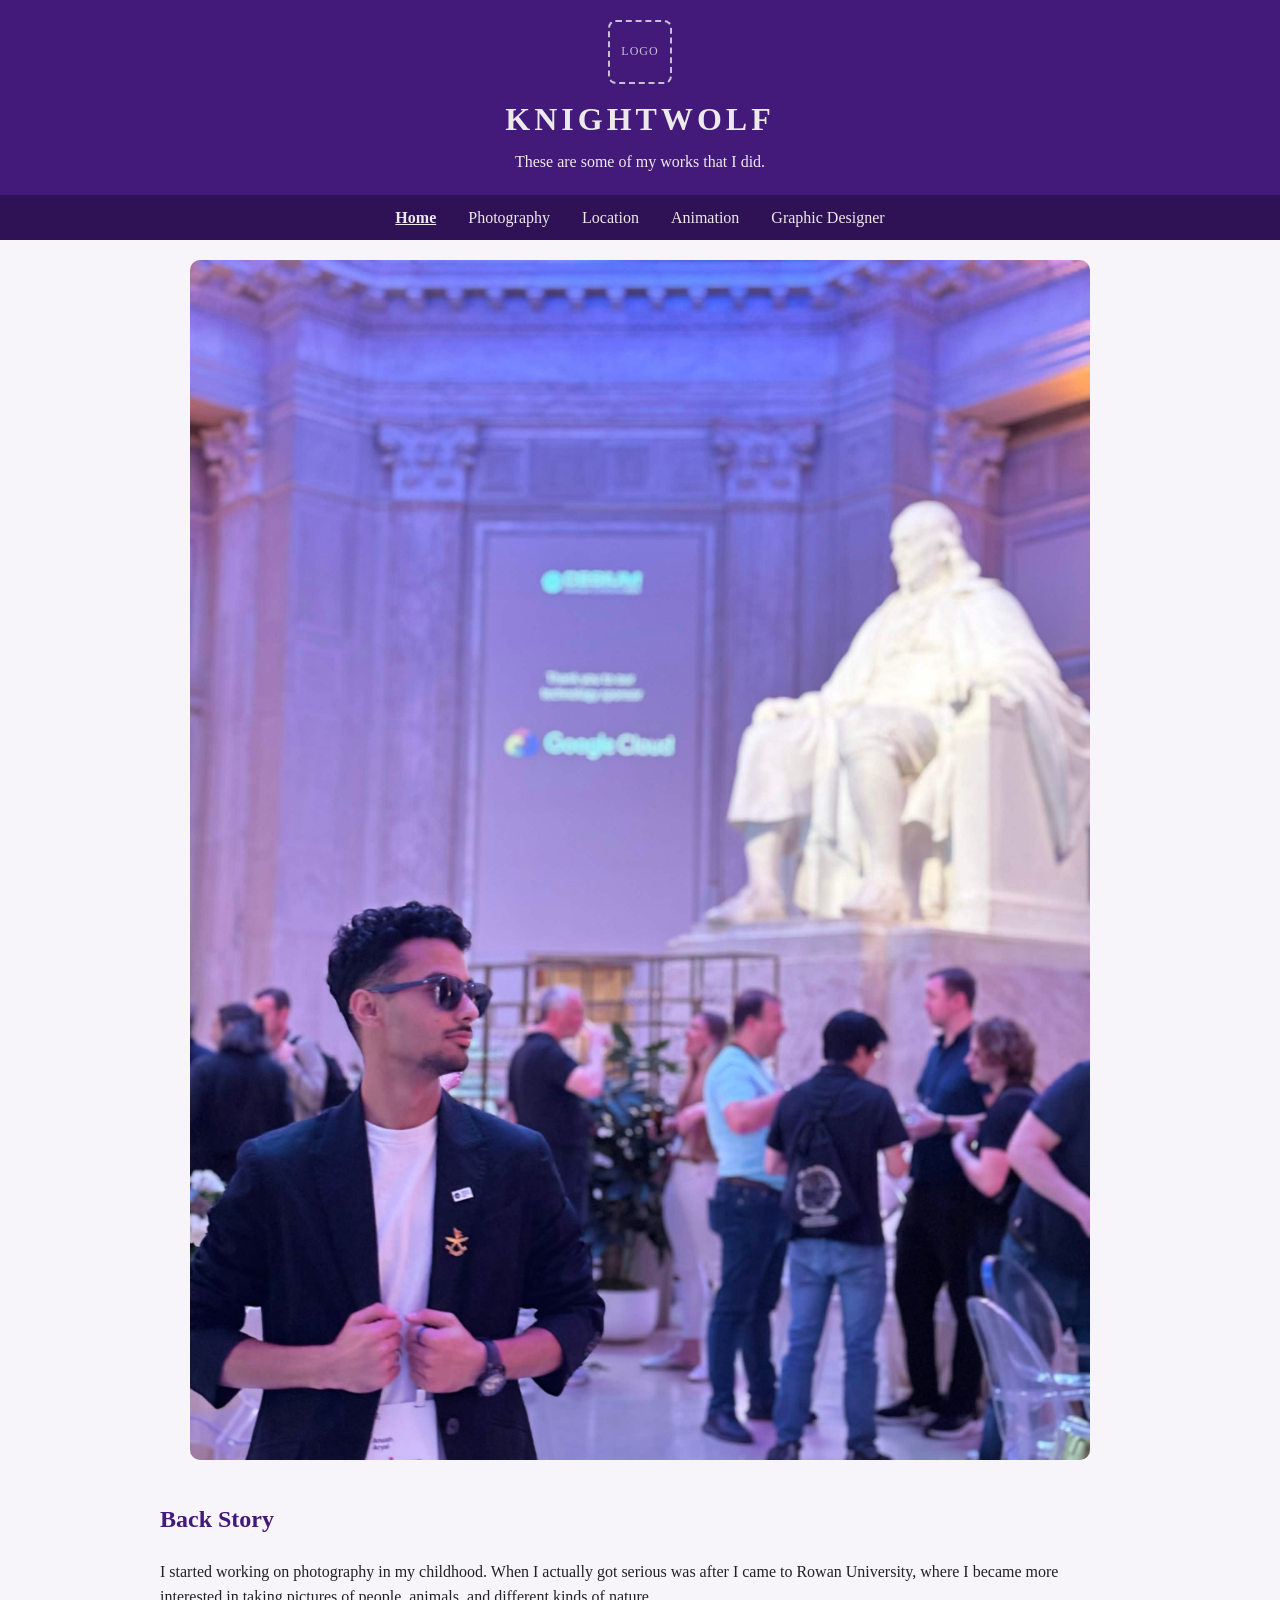
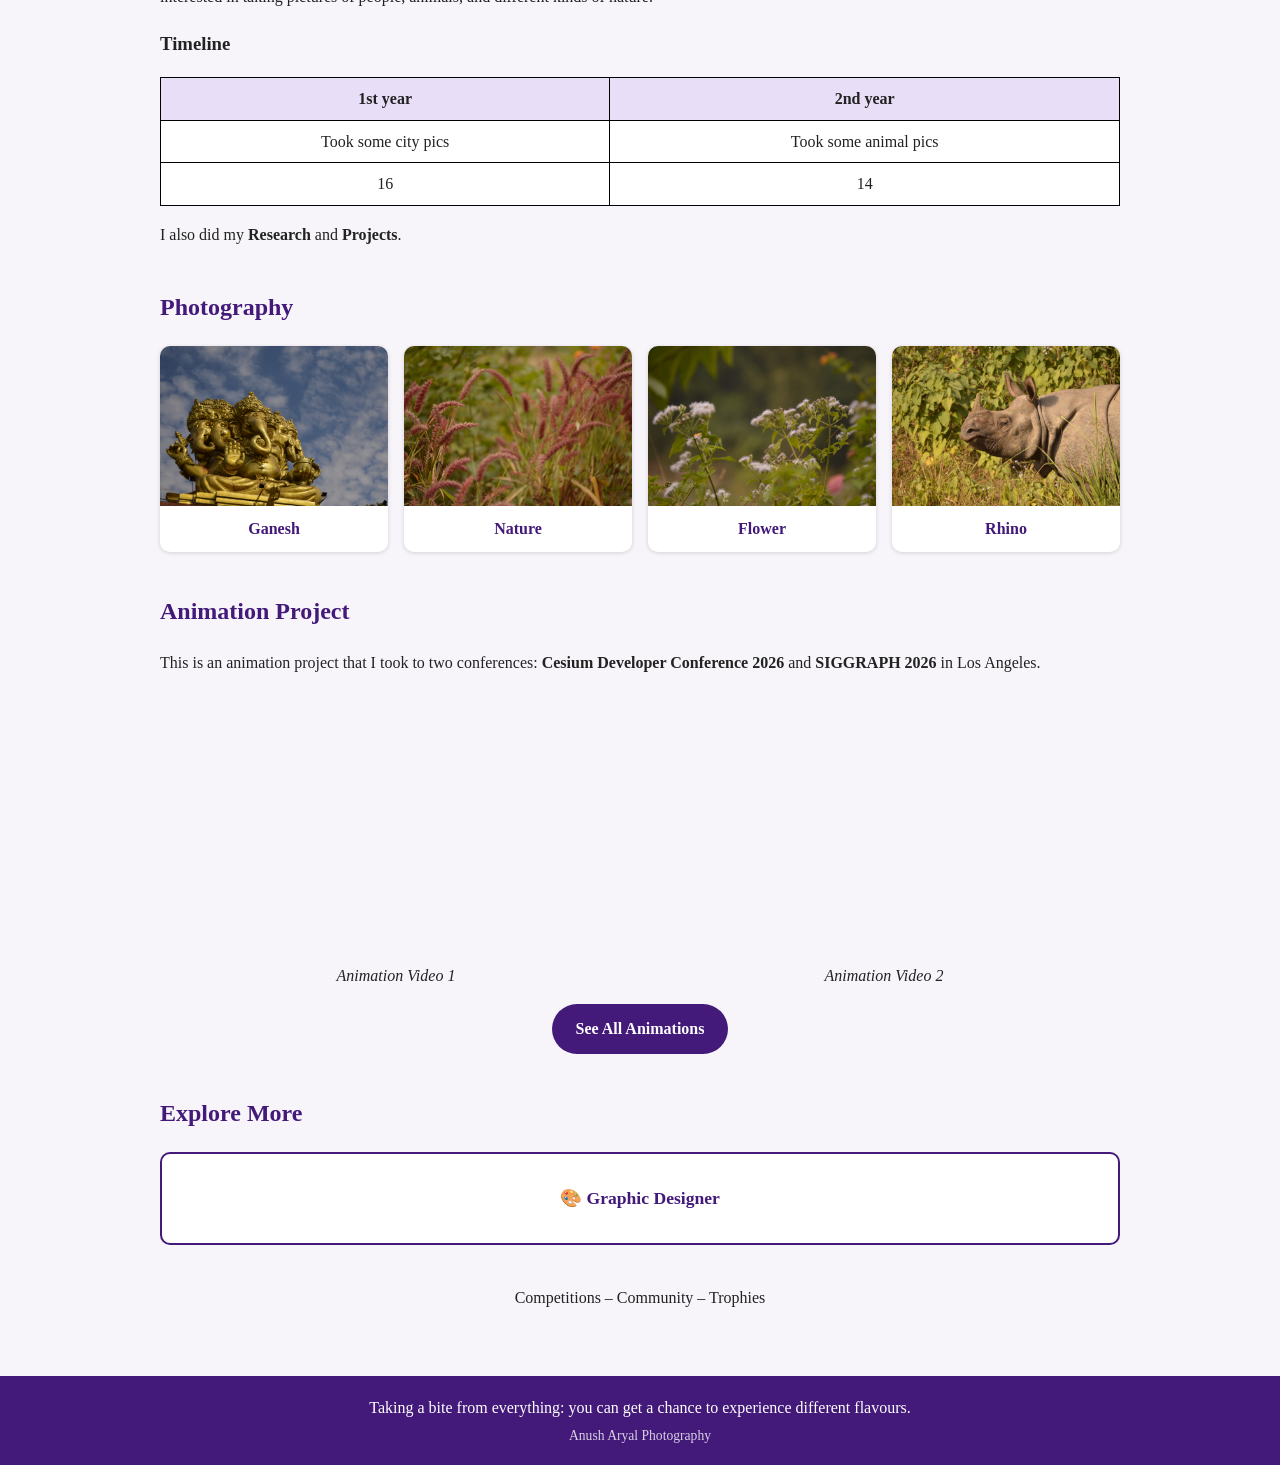
==== index.html @ f1b89c94 "index.html" ====
<!DOCTYPE html>
<html lang="en">
<head>
  <meta charset="UTF-8">
  <meta name="viewport" content="width=device-width, initial-scale=1">
  <title>Home | Knightwolf</title>
  <link rel="stylesheet" href="Gaming.css">
</head>
<body>

  <header>
    <div class="logo-box" aria-label="Logo placeholder">LOGO</div>
    <h1>KNIGHTWOLF</h1>
    <p>These are some of my works that I did.</p>
  </header>

  <nav>
    <a href="index.html" class="active">Home</a>
    <a href="photography.html">Photography</a>
    <a href="location.html">Location</a>
    <a href="animation.html">Animation</a>
    <a href="graphic-designer.html">Graphic Designer</a>
  </nav>

  <main>
    <section class="java">
      <img src="Me.jpg" alt="Me">
    </section>

    <section class="story">
      <h2>Back Story</h2>
      <p>
        I started working on photography in my childhood. When I actually got serious
        was after I came to Rowan University, where I became more interested in taking
        pictures of people, animals, and different kinds of nature.
      </p>

      <h3>Timeline</h3>
      <table>
        <tr><th>1st year</th><th>2nd year</th></tr>
        <tr><td>Took some city pics</td><td>Took some animal pics</td></tr>
        <tr><td>16</td><td>14</td></tr>
      </table>

      <p>I also did my <b>Research</b> and <b>Projects</b>.</p>
    </section>

    <!-- Photography: each picture is its own button, all leading to the Photography page -->
    <section id="photography">
      <h2>Photography</h2>
      <div class="button-grid">
        <a class="picture-button" href="photography.html">
          <img src="Ganesh.JPG" alt="Golden Ganesh statue against a blue sky">
          <span>Ganesh</span>
        </a>
        <a class="picture-button" href="photography.html">
          <img src="nature.JPG" alt="Red grass plumes in a green field">
          <span>Nature</span>
        </a>
        <a class="picture-button" href="photography.html">
          <img src="Flower.JPG" alt="White wildflowers with a blurred green background">
          <span>Flower</span>
        </a>
        <a class="picture-button" href="photography.html">
          <img src="Rhino.JPG" alt="One-horned rhino in tall grass">
          <span>Rhino</span>
        </a>
      </div>
    </section>

    <!-- Animation preview: two videos, with a button through to the full Animation page -->
    <section id="animation">
      <h2>Animation Project</h2>
      <p>
        This is an animation project that I took to two conferences:
        <b>Cesium Developer Conference 2026</b> and <b>SIGGRAPH 2026</b> in Los Angeles.
      </p>
      <div class="videos">
        <figure>
          <div class="video-wrap">
            <iframe
              src="https://www.youtube.com/embed/67TB1WocjVw"
              title="Animation project video 1"
              allow="accelerometer; autoplay; clipboard-write; encrypted-media; gyroscope; picture-in-picture"
              allowfullscreen>
            </iframe>
          </div>
          <figcaption>Animation Video 1</figcaption>
        </figure>
        <figure>
          <div class="video-wrap">
            <iframe
              src="https://www.youtube.com/embed/-yKDWvt7wQc"
              title="Animation project video 2"
              allow="accelerometer; autoplay; clipboard-write; encrypted-media; gyroscope; picture-in-picture"
              allowfullscreen>
            </iframe>
          </div>
          <figcaption>Animation Video 2</figcaption>
        </figure>
      </div>
      <div class="cta-wrap">
        <a class="cta-button" href="animation.html">See All Animations</a>
      </div>
    </section>

    <!-- Explore: Location and Graphic Designer -->
    <section id="explore">
      <h2>Explore More</h2>
      <div class="button-grid">
        <a class="text-button" href="graphic-designer.html">🎨 Graphic Designer</a>
      </div>
    </section>

    <p class="extras">Competitions &ndash; Community &ndash; Trophies</p>
  </main>

  <footer>
    <p>Taking a bite from everything: you can get a chance to experience different flavours.</p>
    <p class="credit">Anush Aryal Photography</p>
  </footer>

</body>
</html>
---- Gaming.css ----
/* ---------- Base ---------- */
* { box-sizing: border-box; }

body {
  margin: 0;
  font-family: Georgia, "Times New Roman", serif;
  line-height: 1.6;
  color: #222;
  background: #f7f5fa;
}

h2 { color: #43197a; margin-top: 0; }
h3.section-sub { color: #43197a; margin-top: 30px; }

/* ---------- Header (centered) ---------- */
header {
  background-color: #43197a;
  color: #eceaea;
  text-align: center;
  padding: 20px;
}

header h1 {
  margin: 10px 0 4px;
  letter-spacing: 4px;
}

header p { margin: 0; }

.logo-box {
  width: 64px;
  height: 64px;
  margin: 0 auto;
  border: 2px dashed #eceaea;
  border-radius: 8px;
  display: flex;
  align-items: center;
  justify-content: center;
  font-size: 12px;
  letter-spacing: 1px;
  opacity: 0.8;
}

/* ---------- Navigation ---------- */
nav {
  background: #2f1156;
  text-align: center;
  padding: 10px;
}

nav a {
  color: #eceaea;
  text-decoration: none;
  margin: 0 14px;
}

nav a.active { font-weight: bold; text-decoration: underline; }

nav a:hover,
nav a:focus { text-decoration: underline; }

/* ---------- Layout ---------- */
main {
  max-width: 1000px;
  margin: 0 auto;
  padding: 20px;
}

main section { margin-bottom: 40px; }

html { scroll-behavior: smooth; }
section[id] { scroll-margin-top: 20px; }

/* ---------- Hero image ---------- */
.java img {
  width: 100%;
  max-width: 900px;
  display: block;
  margin: auto;
  border-radius: 10px;
}

/* ---------- Timeline table ---------- */
table {
  width: 100%;
  border-collapse: collapse;
  background: #fff;
}

th, td {
  border: 1px solid #000;
  padding: 8px;
  text-align: center;
}

th { background: #e9def7; }

/* ---------- Photo gallery ---------- */
.gallery {
  display: grid;
  grid-template-columns: repeat(2, 1fr);
  gap: 16px;
}

.gallery figure { margin: 0; }

.gallery img {
  width: 100%;
  height: 340px;
  object-fit: cover;
  display: block;
  border-radius: 10px;
}

.gallery figcaption {
  text-align: center;
  padding-top: 6px;
  font-style: italic;
}

/* Bigger gallery page: 3 columns on wide screens */
.gallery.gallery-wide {
  grid-template-columns: repeat(3, 1fr);
}

/* ---------- Video and map (responsive) ---------- */
.video-wrap,
.map-wrap {
  position: relative;
  width: 100%;
  border-radius: 10px;
  overflow: hidden;
}

.video-wrap { aspect-ratio: 16 / 9; }
.map-wrap   { aspect-ratio: 4 / 3; }

.video-wrap iframe,
.map-wrap iframe {
  position: absolute;
  inset: 0;
  width: 100%;
  height: 100%;
  border: 0;
}

.videos {
  display: grid;
  grid-template-columns: repeat(2, 1fr);
  gap: 16px;
}
.videos figure { margin: 0; }
.videos figcaption {
  text-align: center;
  padding-top: 6px;
  font-style: italic;
}

.extras { text-align: center; }

/* ---------- Buttons: link to other pages ---------- */
.button-grid {
  display: grid;
  grid-template-columns: repeat(auto-fit, minmax(160px, 1fr));
  gap: 16px;
  margin-top: 16px;
}

.picture-button {
  display: block;
  text-decoration: none;
  color: inherit;
  background: #fff;
  border-radius: 10px;
  overflow: hidden;
  box-shadow: 0 1px 4px rgba(0,0,0,0.15);
  transition: transform 0.15s ease, box-shadow 0.15s ease;
}

.picture-button:hover,
.picture-button:focus {
  transform: translateY(-3px);
  box-shadow: 0 4px 10px rgba(0,0,0,0.2);
}

.picture-button img {
  width: 100%;
  height: 160px;
  object-fit: cover;
  display: block;
}

.picture-button span {
  display: block;
  text-align: center;
  padding: 10px;
  font-weight: bold;
  color: #43197a;
}

.cta-button {
  display: inline-block;
  background: #43197a;
  color: #fff;
  text-decoration: none;
  padding: 12px 24px;
  border-radius: 999px;
  font-weight: bold;
  margin-top: 16px;
}

.cta-button:hover,
.cta-button:focus { background: #2f1156; }

.cta-wrap { text-align: center; }

/* Plain text/icon buttons used on the home page for Location / Graphic Designer */
.text-button {
  display: block;
  text-decoration: none;
  color: #43197a;
  background: #fff;
  border: 2px solid #43197a;
  border-radius: 10px;
  padding: 30px 10px;
  text-align: center;
  font-weight: bold;
  font-size: 1.1rem;
  transition: background 0.15s ease, color 0.15s ease;
}

.text-button:hover,
.text-button:focus {
  background: #43197a;
  color: #fff;
}

/* ---------- Placeholder boxes (for content not uploaded yet) ---------- */
.placeholder-box {
  border: 2px dashed #a58bcf;
  border-radius: 10px;
  padding: 40px 20px;
  text-align: center;
  color: #6b4d9c;
  background: #efe7fa;
}

/* ---------- Footer ---------- */
footer {
  background-color: #43197a;
  color: white;
  text-align: center;
  padding: 15px;
  margin-top: 30px;
}

footer p { margin: 4px 0; }
.credit { font-size: 0.85rem; opacity: 0.8; }

/* ---------- Mobile: stack photos in one column ---------- */
@media (max-width: 600px) {
  .gallery,
  .gallery.gallery-wide,
  .videos { grid-template-columns: 1fr; }
  .gallery img { height: 260px; }
}
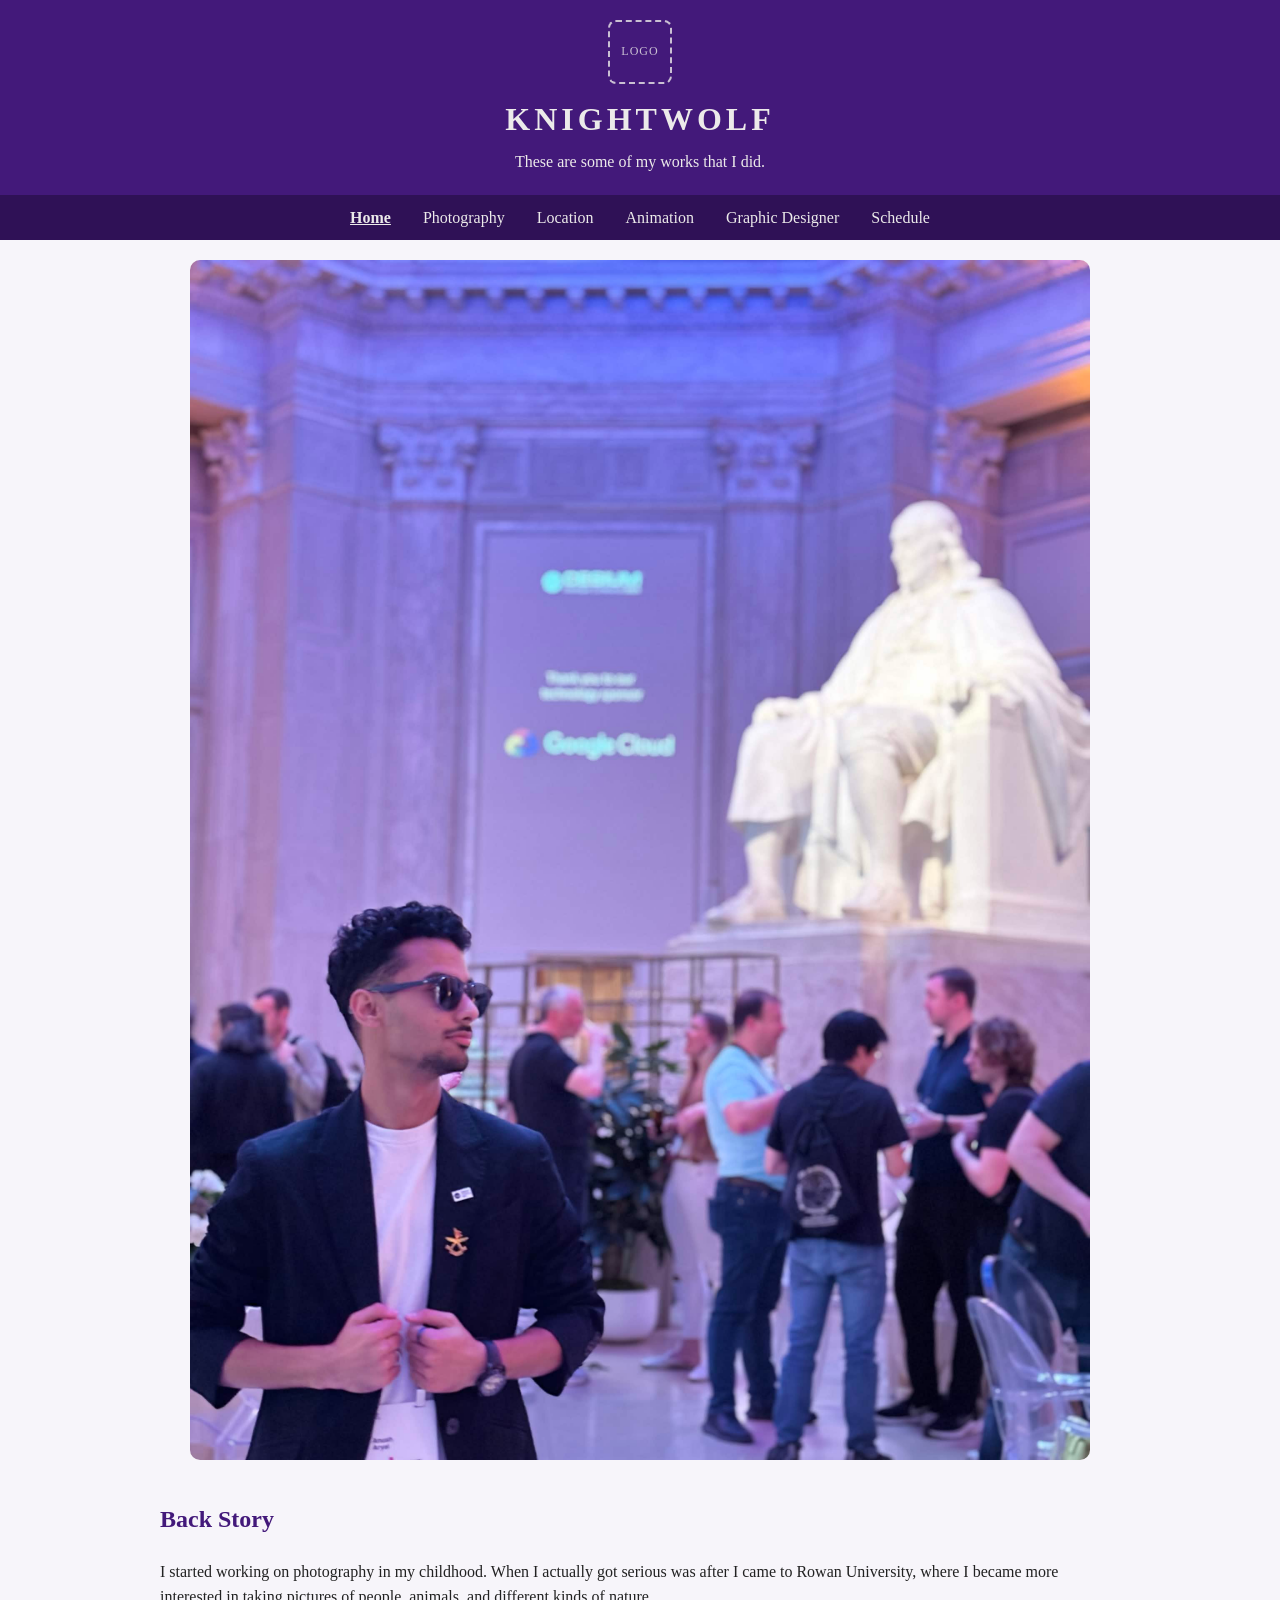
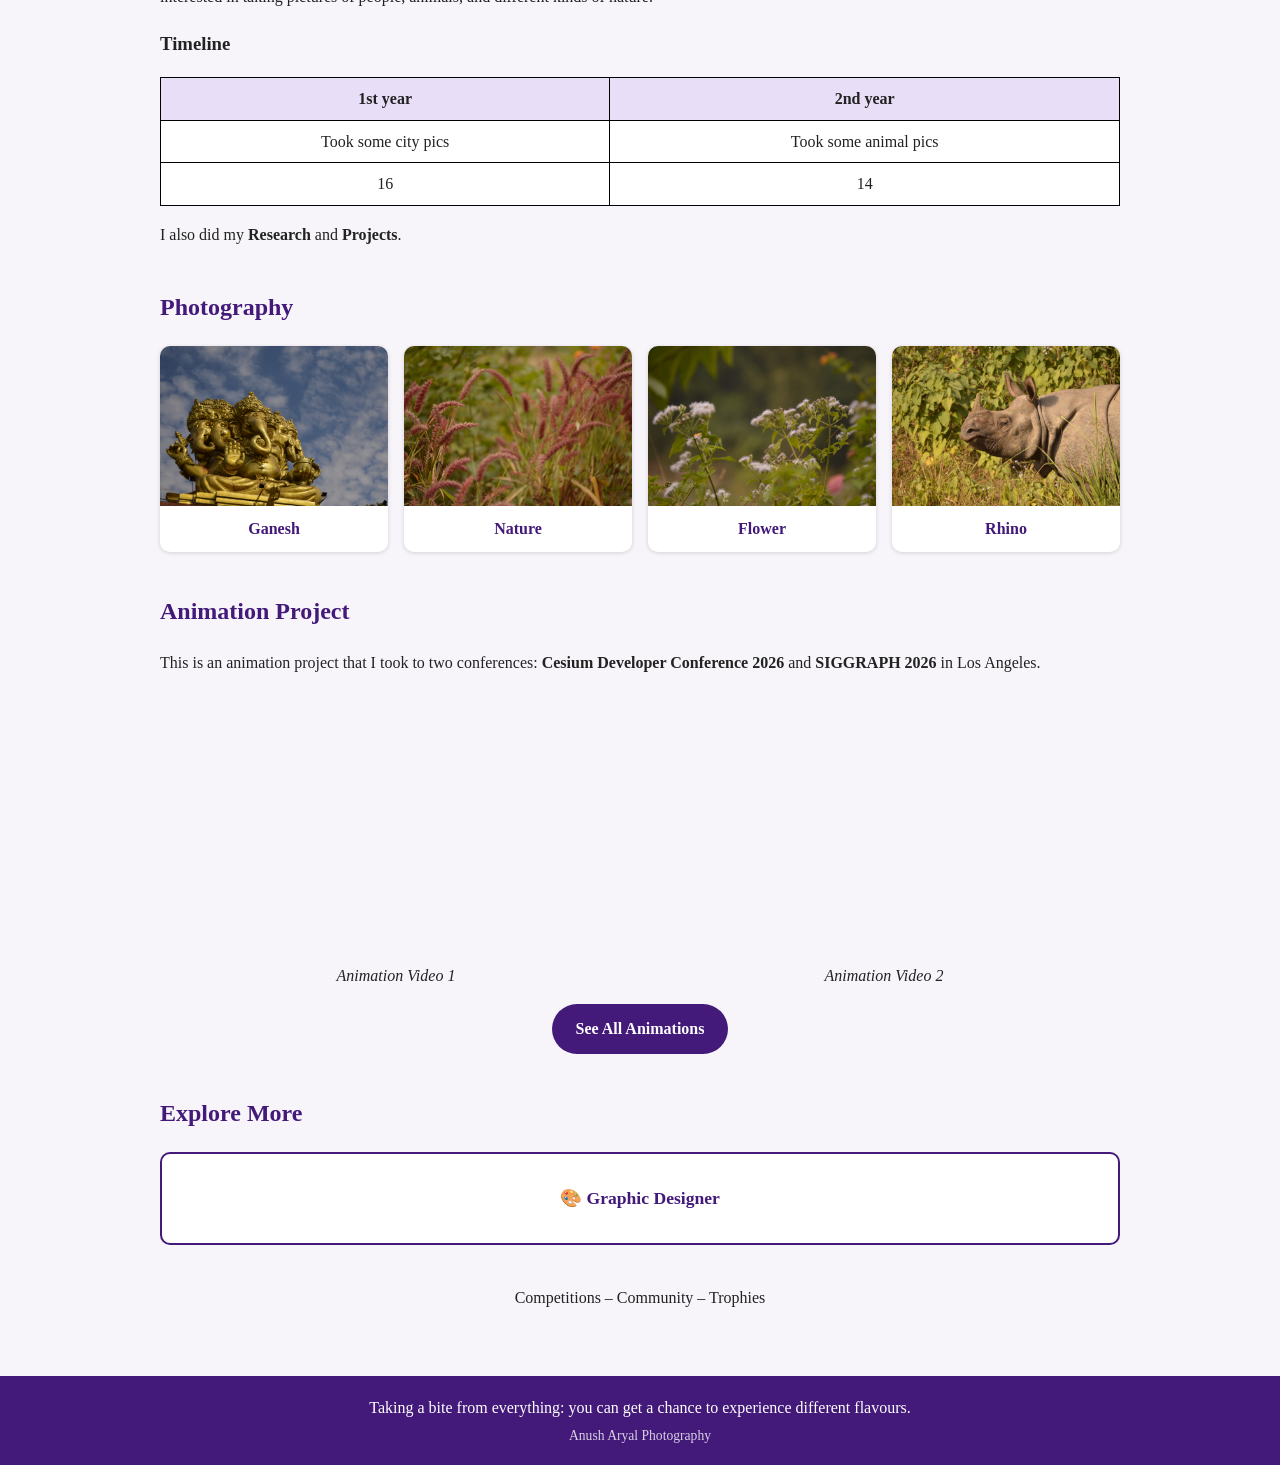
==== commit 157206ec: "index.html" ====
--- a/index.html
+++ b/index.html
@@ -20,6 +20,7 @@
     <a href="location.html">Location</a>
     <a href="animation.html">Animation</a>
     <a href="graphic-designer.html">Graphic Designer</a>
+    <a href="schedule.html">Schedule</a>
   </nav>
 
   <main>
--- a/Gaming.css
+++ b/Gaming.css
@@ -264,3 +264,78 @@
   .videos { grid-template-columns: 1fr; }
   .gallery img { height: 260px; }
 }
+
+/* ---------- Schedule appointment form ---------- */
+.appointment-form {
+  max-width: 560px;
+  margin: 0 auto;
+  background: #fff;
+  border: 1px solid #d9cbee;
+  border-radius: 10px;
+  padding: 24px;
+  box-shadow: 0 1px 4px rgba(0,0,0,0.15);
+}
+
+.form-intro { text-align: center; margin-bottom: 20px; }
+
+.form-field { margin-bottom: 18px; }
+
+.form-field label {
+  display: block;
+  font-weight: bold;
+  color: #43197a;
+  margin-bottom: 6px;
+}
+
+/* Everything the visitor types or picks shows in black */
+.form-field input,
+.form-field select {
+  width: 100%;
+  padding: 10px 12px;
+  font-family: inherit;
+  font-size: 1rem;
+  color: #000;
+  background: #fff;
+  border: 2px solid #a58bcf;
+  border-radius: 8px;
+}
+
+.form-field select option { color: #000; background: #fff; }
+
+.form-field input::placeholder { color: #6f6f6f; }
+
+.form-field input:focus,
+.form-field select:focus {
+  outline: 3px solid #e9def7;
+  border-color: #43197a;
+}
+
+.form-field select:disabled { background: #f0ecf6; cursor: not-allowed; }
+
+.submit-button {
+  width: 100%;
+  background: #43197a;
+  color: #fff;
+  border: 0;
+  border-radius: 999px;
+  padding: 12px 24px;
+  font-family: inherit;
+  font-size: 1rem;
+  font-weight: bold;
+  cursor: pointer;
+}
+
+.submit-button:hover,
+.submit-button:focus { background: #2f1156; }
+
+.form-message {
+  display: none;
+  margin-top: 16px;
+  padding: 12px;
+  border-radius: 8px;
+  background: #e9def7;
+  color: #2f1156;
+  text-align: center;
+}
+
+.form-message.show { display: block; }
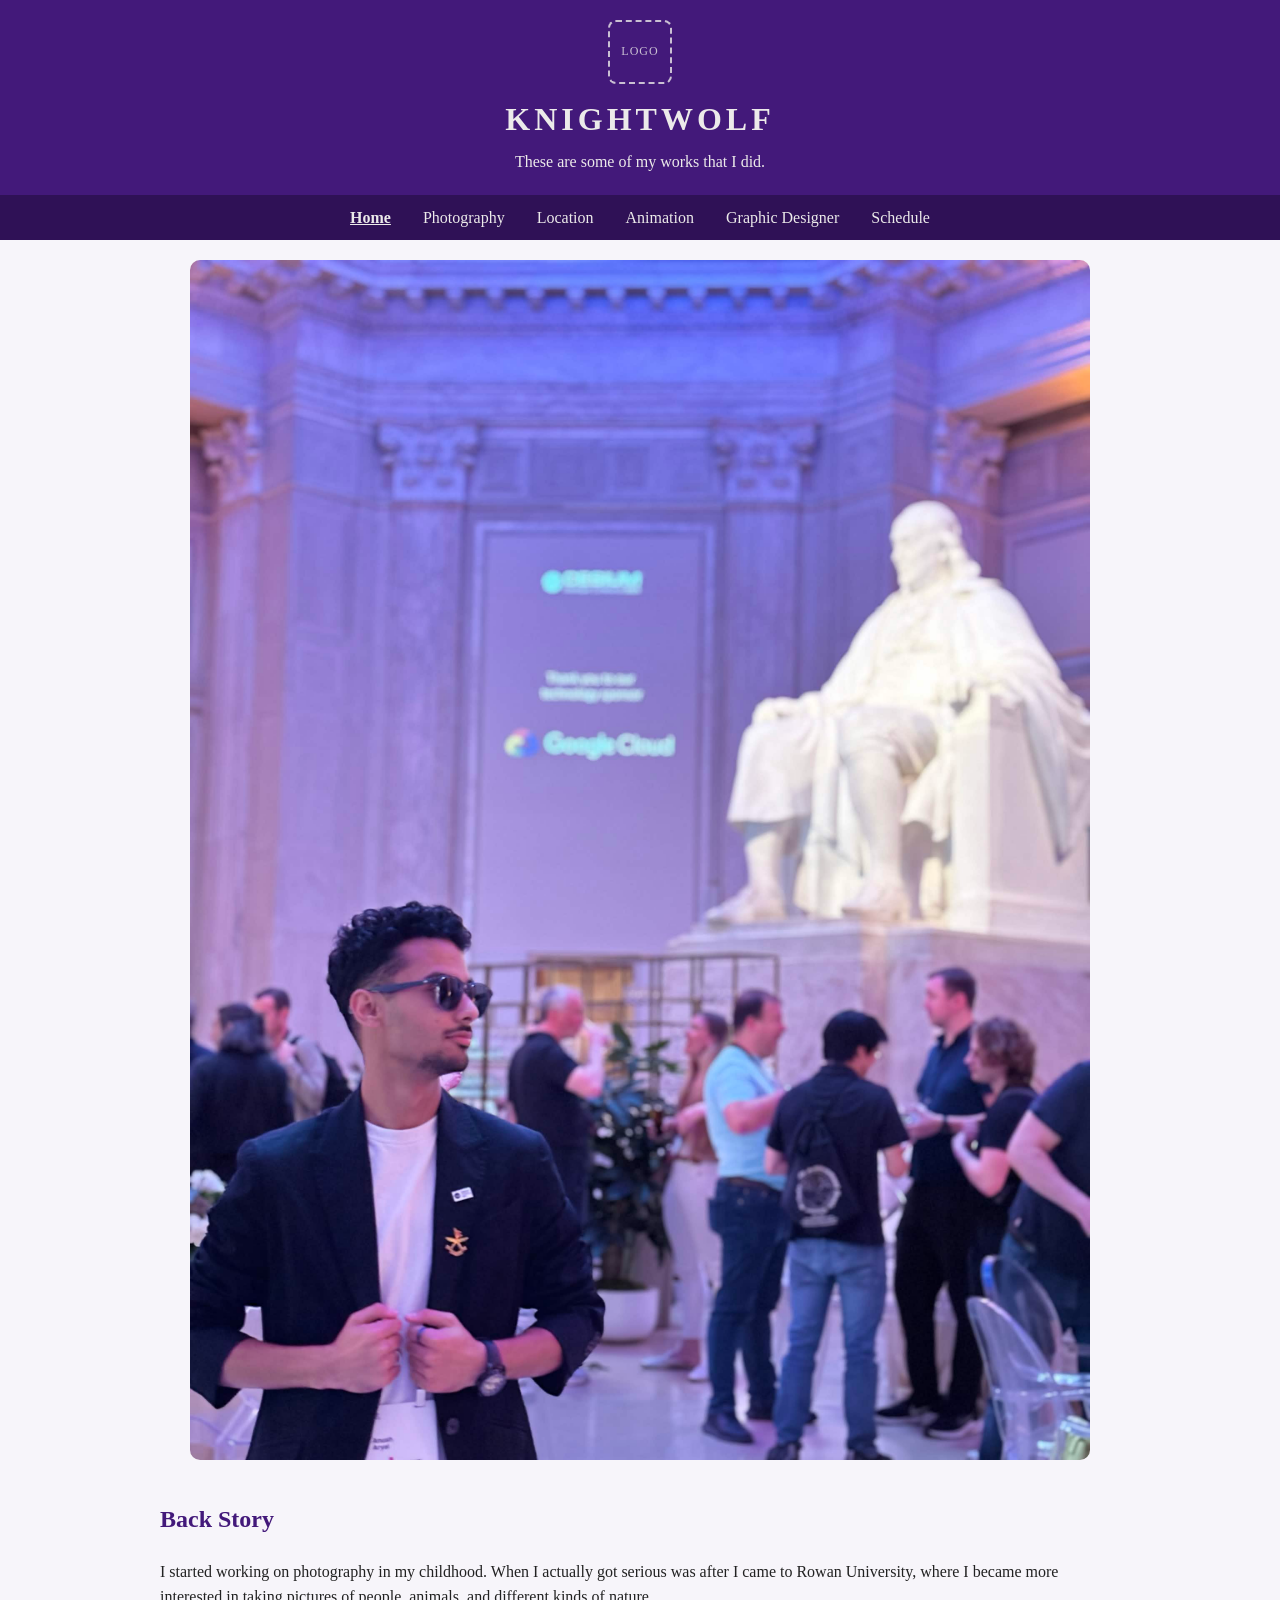
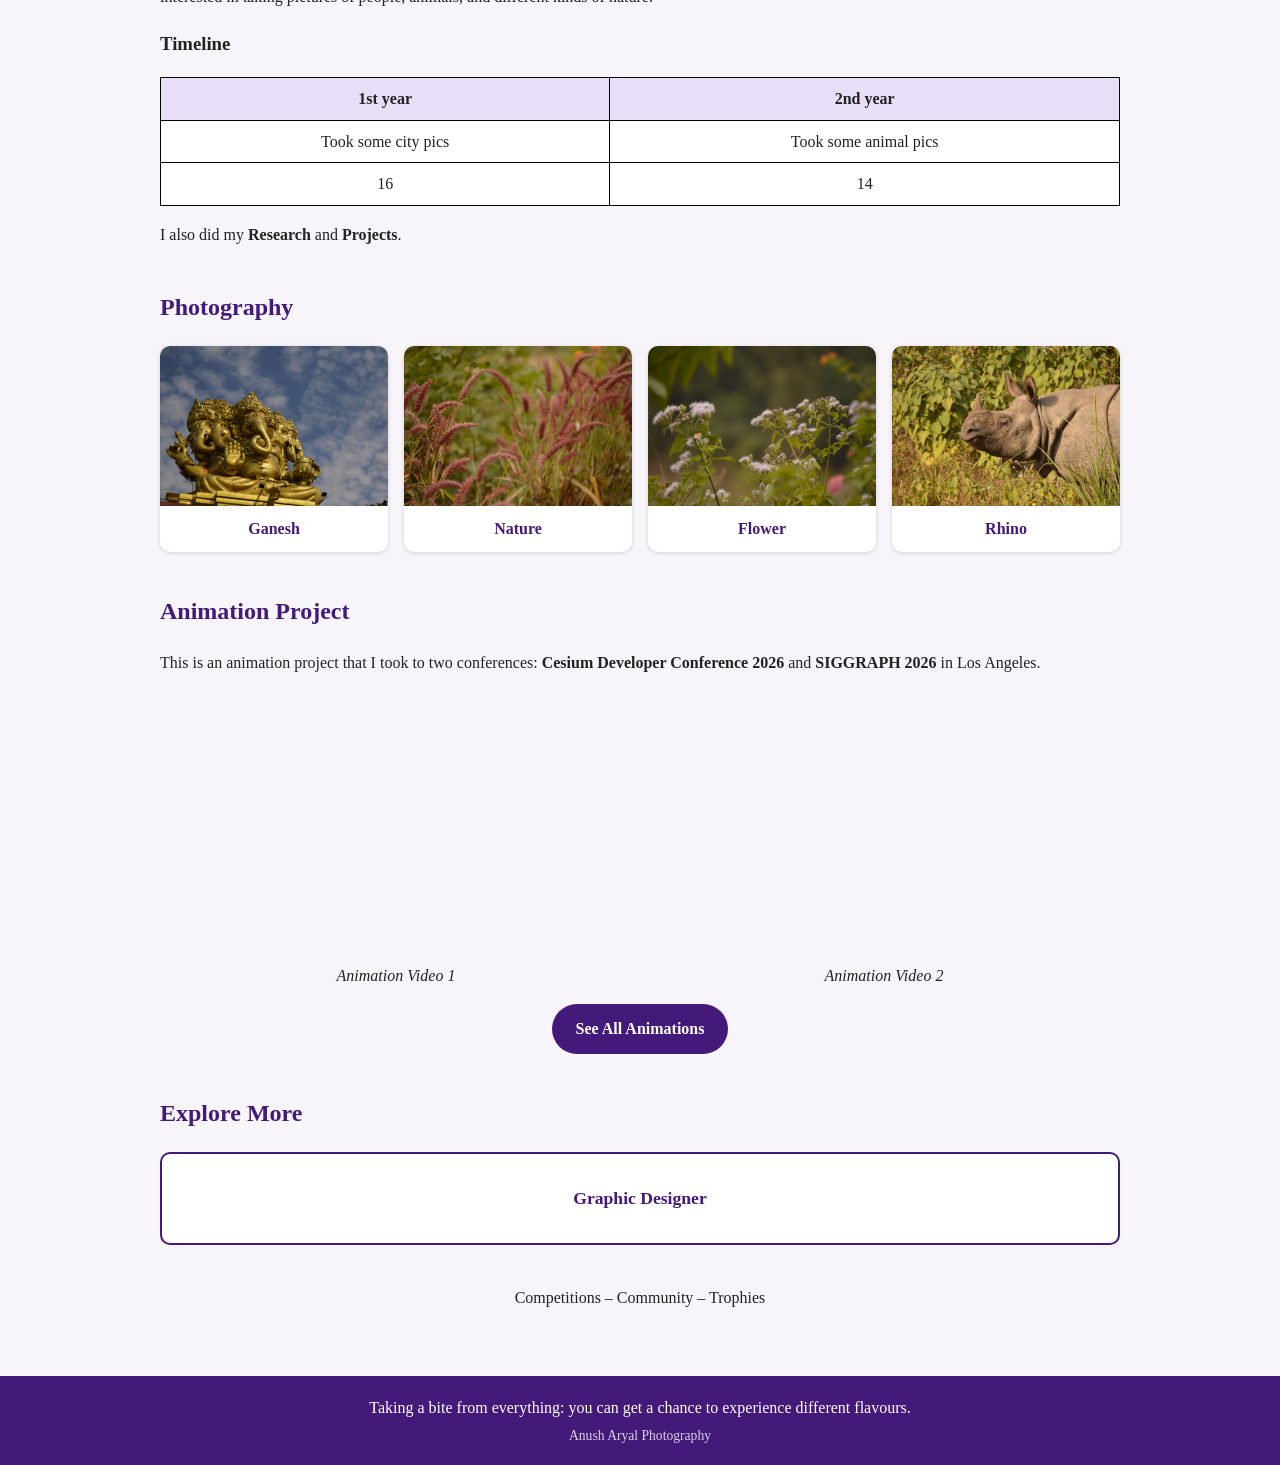
==== commit d01bbeff: "index.html" ====
--- a/index.html
+++ b/index.html
@@ -109,7 +109,7 @@
     <section id="explore">
       <h2>Explore More</h2>
       <div class="button-grid">
-        <a class="text-button" href="graphic-designer.html">🎨 Graphic Designer</a>
+        <a class="text-button" href="graphic-designer.html">Graphic Designer</a>
       </div>
     </section>
 
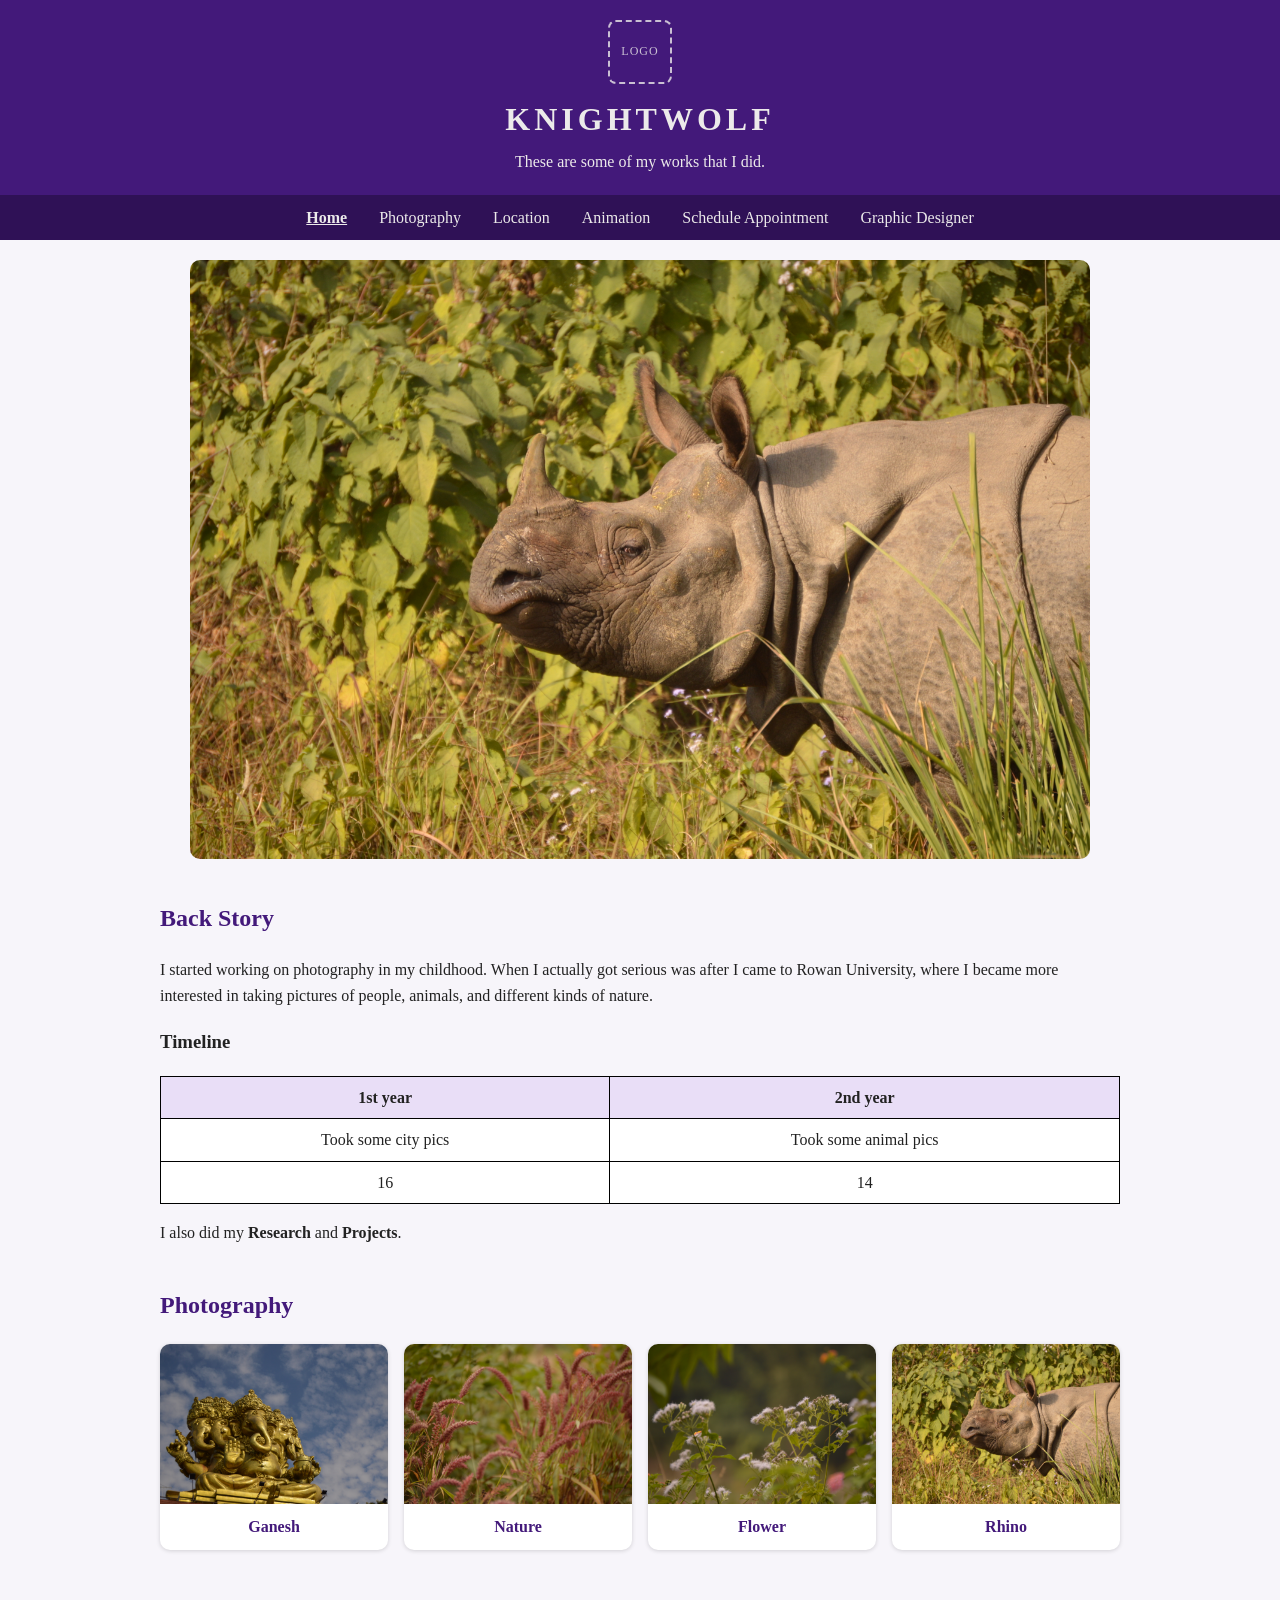
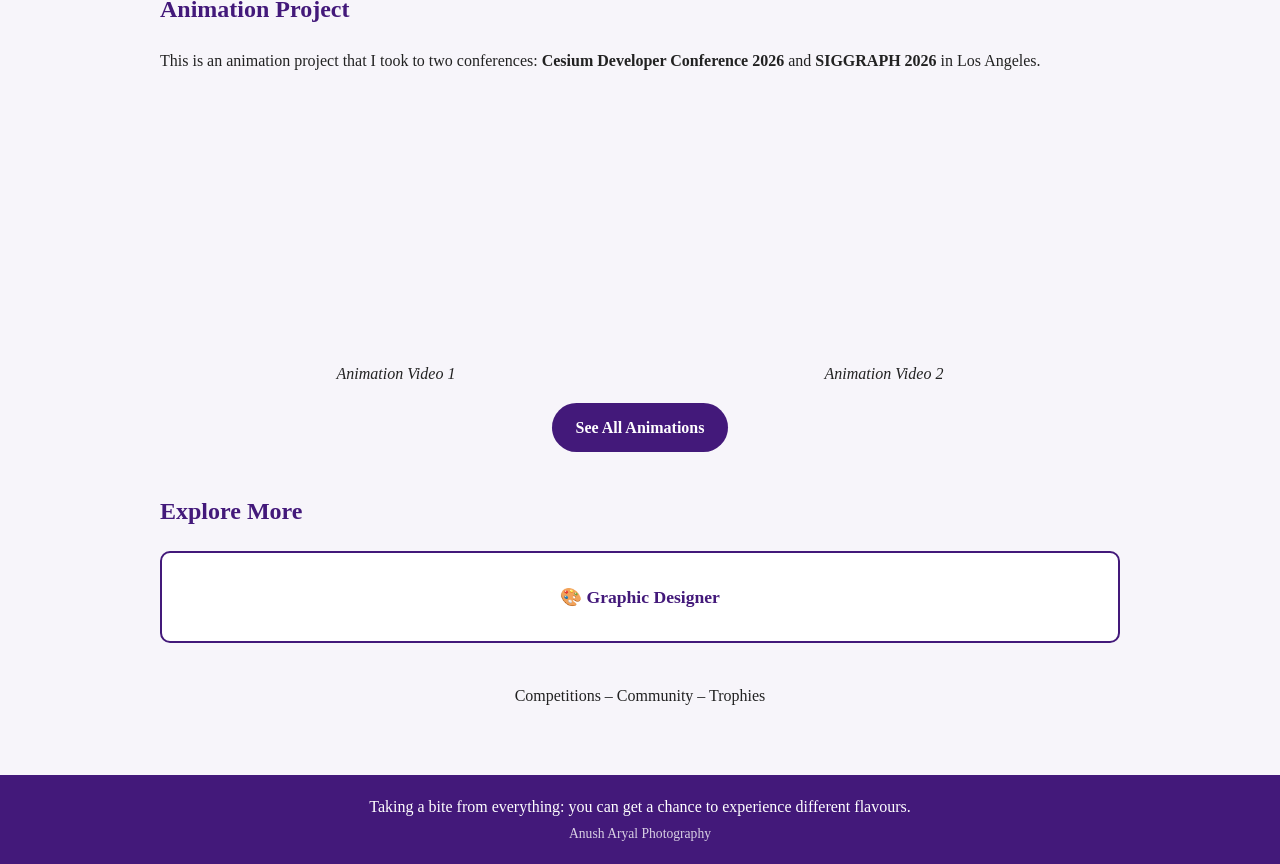
==== commit 83f4150b: "index.html" ====
--- a/index.html
+++ b/index.html
@@ -1,3 +1,4 @@
+<!-- Anush Aryal Web Dev -->
 <!DOCTYPE html>
 <html lang="en">
 <head>
@@ -19,13 +20,13 @@
     <a href="photography.html">Photography</a>
     <a href="location.html">Location</a>
     <a href="animation.html">Animation</a>
+    <a href="schedule.html">Schedule Appointment</a>
     <a href="graphic-designer.html">Graphic Designer</a>
-    <a href="schedule.html">Schedule</a>
   </nav>
 
   <main>
     <section class="java">
-      <img src="Me.jpg" alt="Me">
+      <img src="Rhino.JPG" alt="Rhino">
     </section>
 
     <section class="story">
@@ -109,7 +110,7 @@
     <section id="explore">
       <h2>Explore More</h2>
       <div class="button-grid">
-        <a class="text-button" href="graphic-designer.html">Graphic Designer</a>
+        <a class="text-button" href="graphic-designer.html">🎨 Graphic Designer</a>
       </div>
     </section>
 
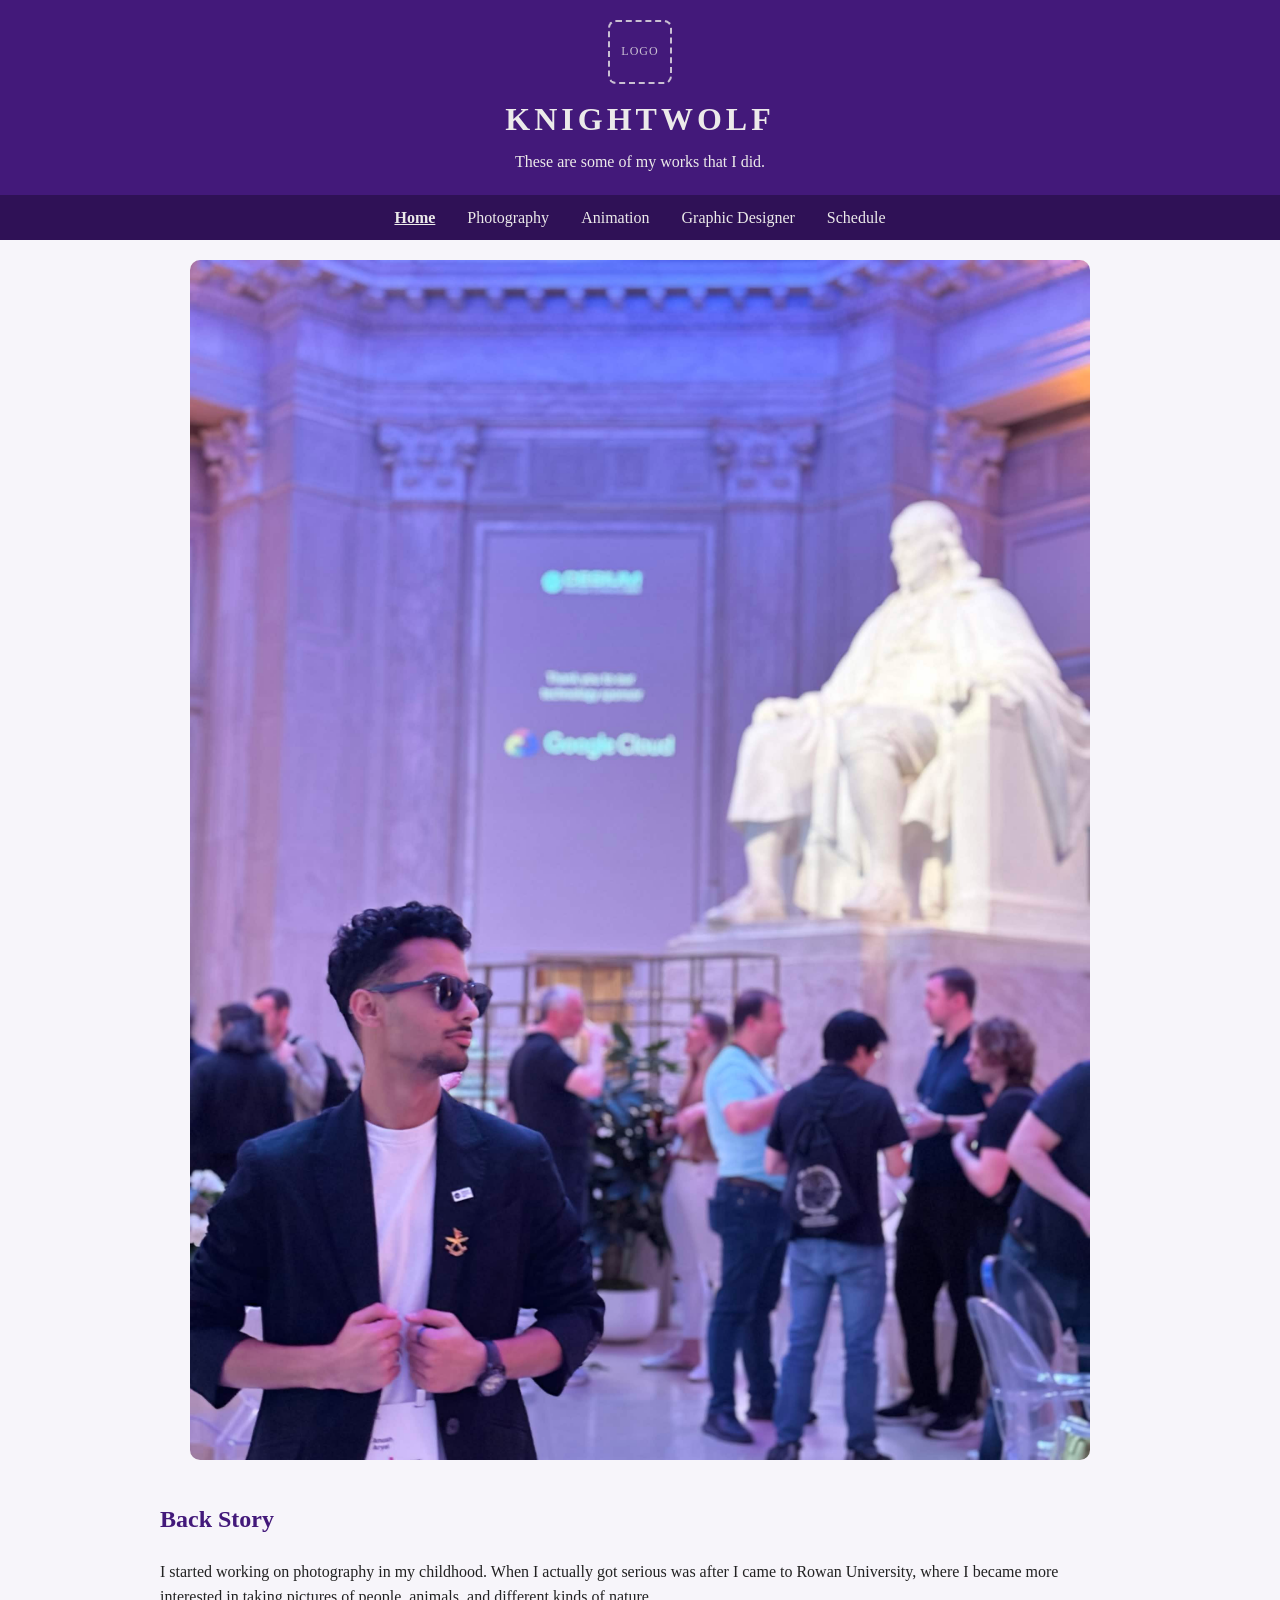
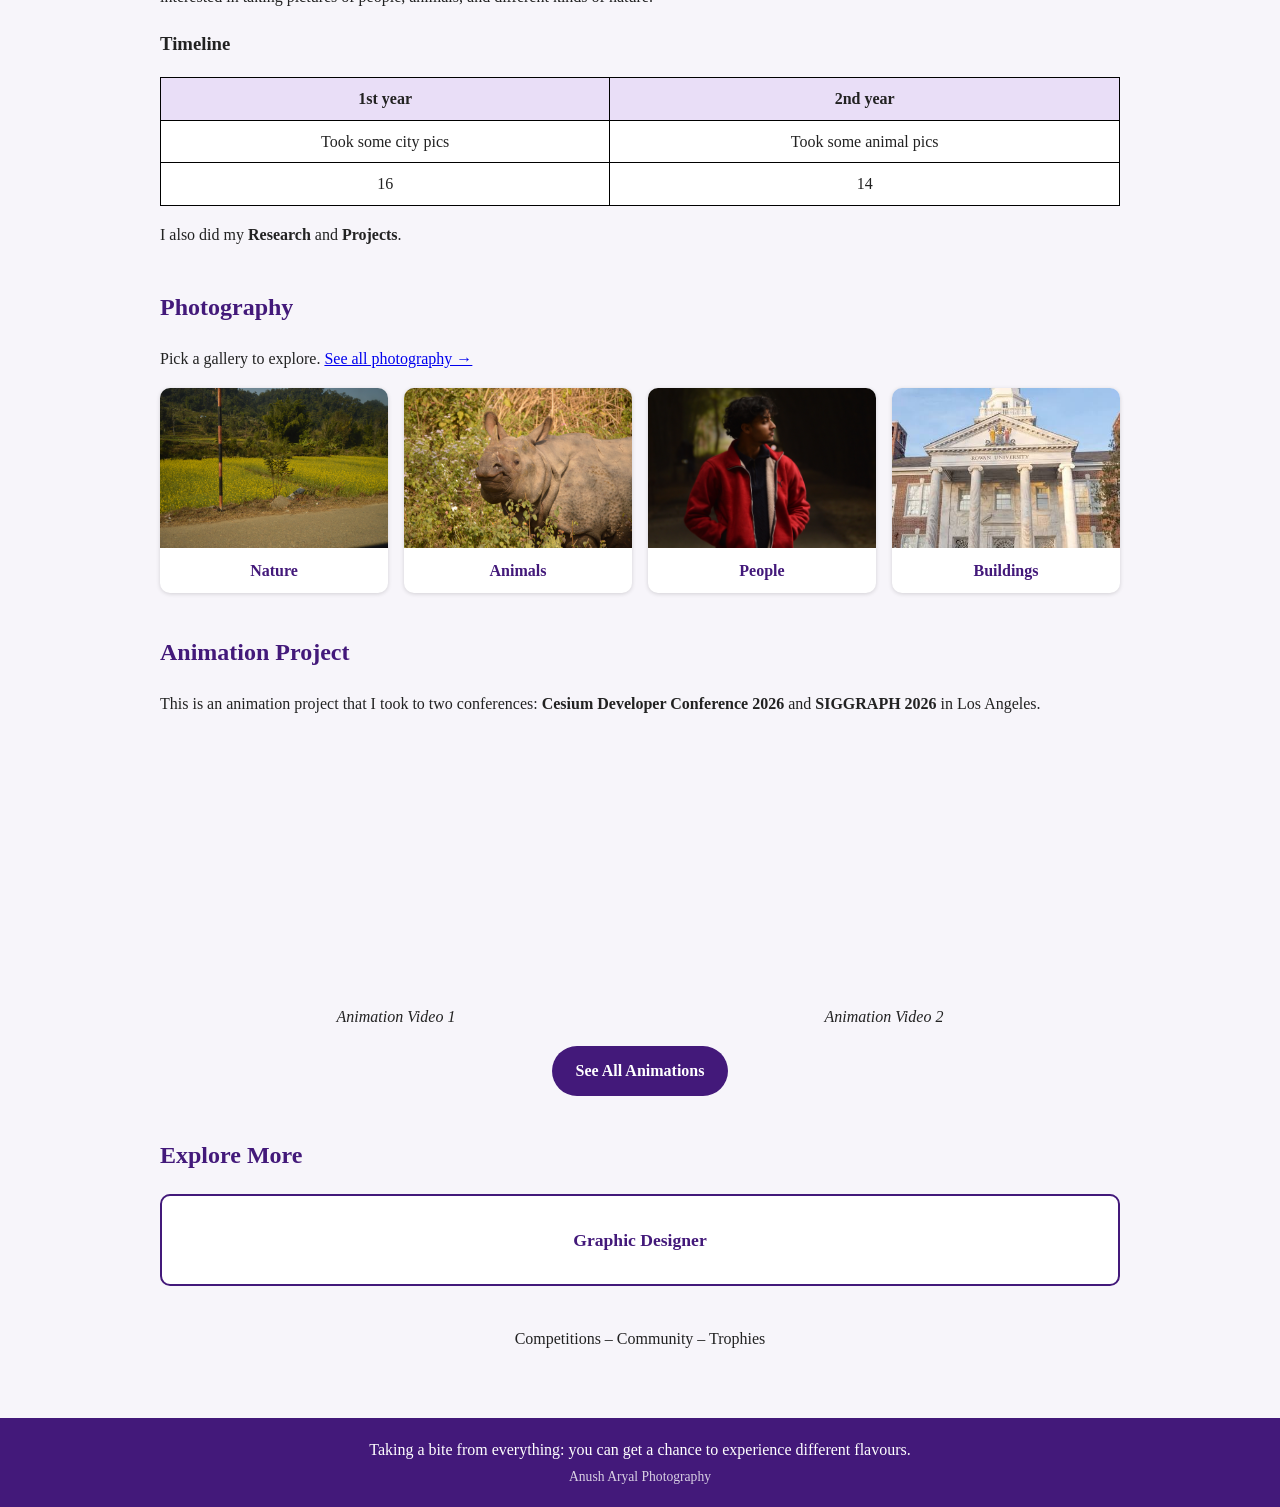
==== commit fa9cb1bd: "index.html" ====
--- a/index.html
+++ b/index.html
@@ -18,15 +18,14 @@
   <nav>
     <a href="index.html" class="active">Home</a>
     <a href="photography.html">Photography</a>
-    <a href="location.html">Location</a>
     <a href="animation.html">Animation</a>
-    <a href="schedule.html">Schedule Appointment</a>
     <a href="graphic-designer.html">Graphic Designer</a>
+    <a href="schedule.html">Schedule</a>
   </nav>
 
   <main>
     <section class="java">
-      <img src="Rhino.JPG" alt="Rhino">
+      <img src="Me.jpg" alt="Me">
     </section>
 
     <section class="story">
@@ -50,22 +49,23 @@
     <!-- Photography: each picture is its own button, all leading to the Photography page -->
     <section id="photography">
       <h2>Photography</h2>
+      <p>Pick a gallery to explore. <a href="photography.html">See all photography &rarr;</a></p>
       <div class="button-grid">
-        <a class="picture-button" href="photography.html">
-          <img src="Ganesh.JPG" alt="Golden Ganesh statue against a blue sky">
-          <span>Ganesh</span>
-        </a>
-        <a class="picture-button" href="photography.html">
-          <img src="nature.JPG" alt="Red grass plumes in a green field">
+        <a class="picture-button" href="nature.html">
+          <img src="Mustard Field.JPG" alt="Nature gallery cover">
           <span>Nature</span>
         </a>
-        <a class="picture-button" href="photography.html">
-          <img src="Flower.JPG" alt="White wildflowers with a blurred green background">
-          <span>Flower</span>
+        <a class="picture-button" href="animals.html">
+          <img src="Rhino Close-Up.JPG" alt="Animals gallery cover">
+          <span>Animals</span>
         </a>
-        <a class="picture-button" href="photography.html">
-          <img src="Rhino.JPG" alt="One-horned rhino in tall grass">
-          <span>Rhino</span>
+        <a class="picture-button" href="people.html">
+          <img src="Bro.JPG" alt="People gallery cover">
+          <span>People</span>
+        </a>
+        <a class="picture-button" href="buildings.html">
+          <img src="Rowan University.jpg" alt="Buildings gallery cover">
+          <span>Buildings</span>
         </a>
       </div>
     </section>
@@ -106,11 +106,11 @@
       </div>
     </section>
 
-    <!-- Explore: Location and Graphic Designer -->
+    <!-- Explore -->
     <section id="explore">
       <h2>Explore More</h2>
       <div class="button-grid">
-        <a class="text-button" href="graphic-designer.html">🎨 Graphic Designer</a>
+        <a class="text-button" href="graphic-designer.html"> Graphic Designer</a>
       </div>
     </section>
 
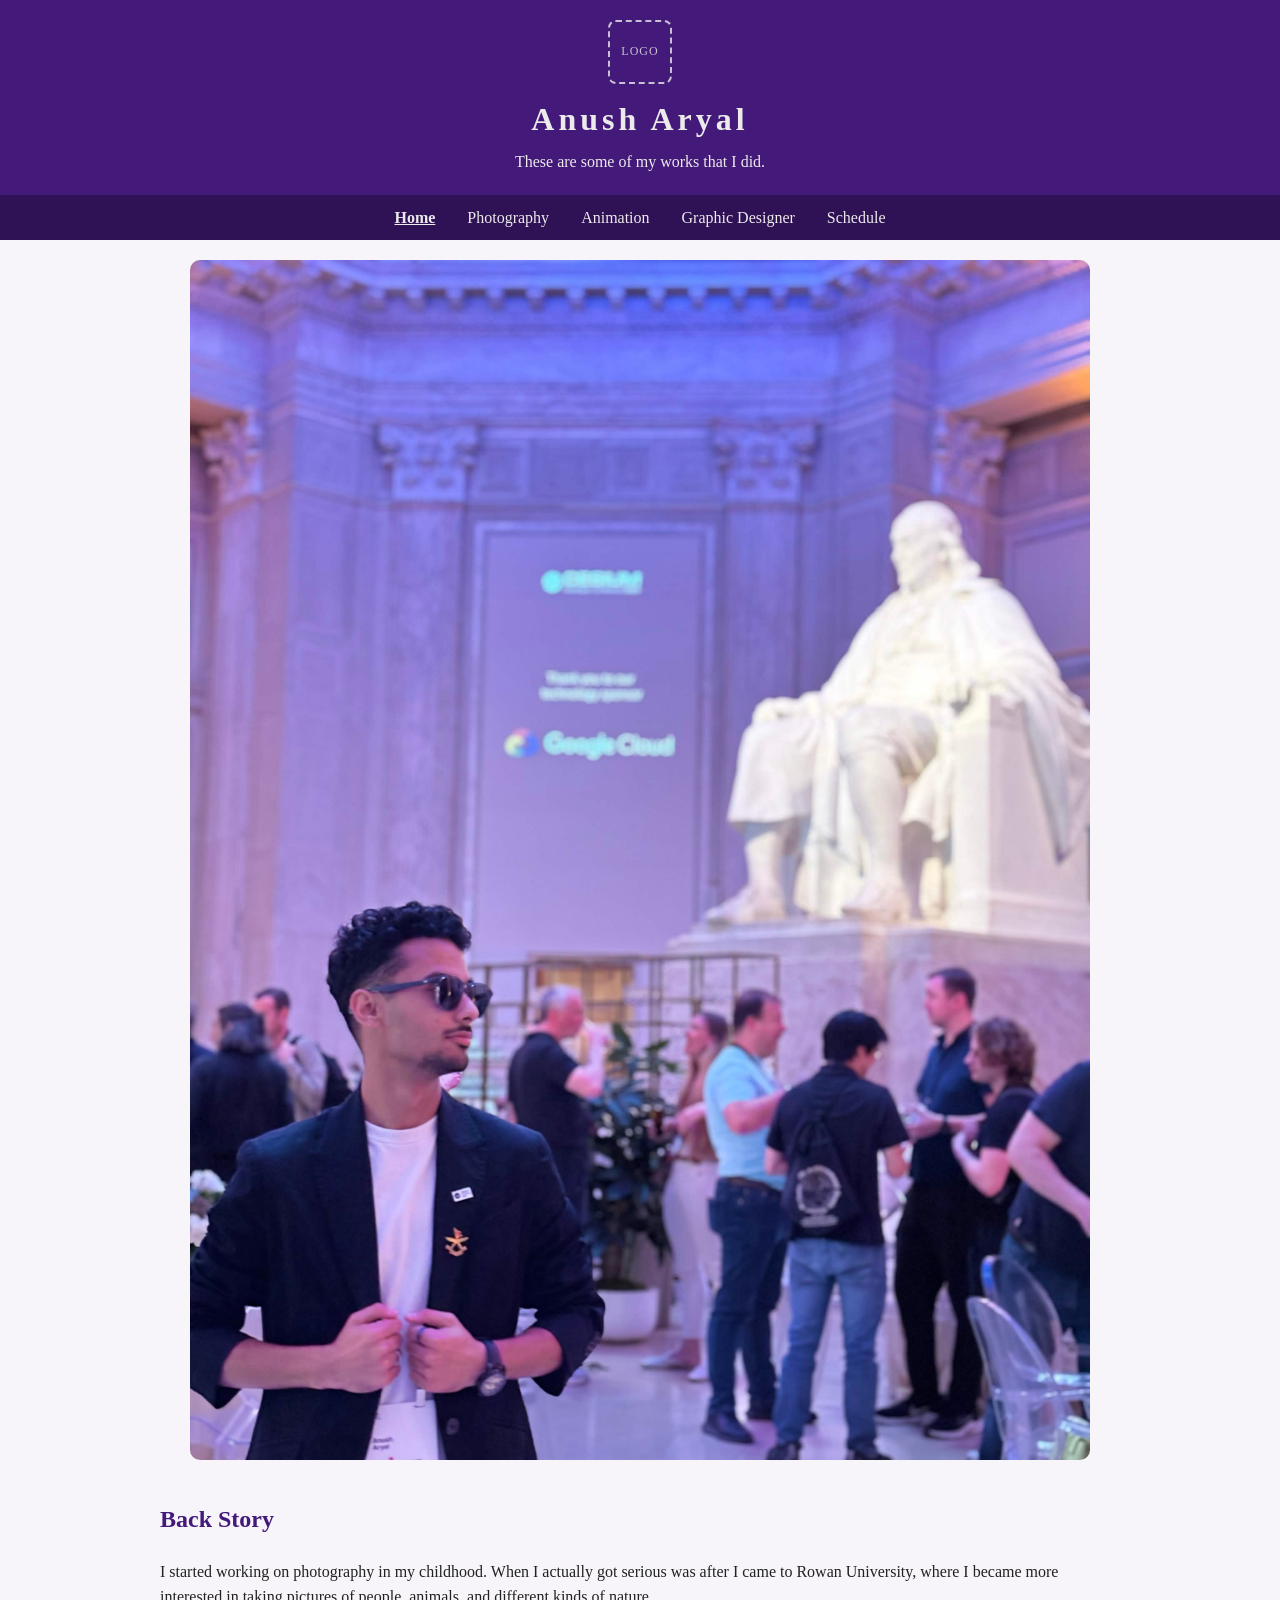
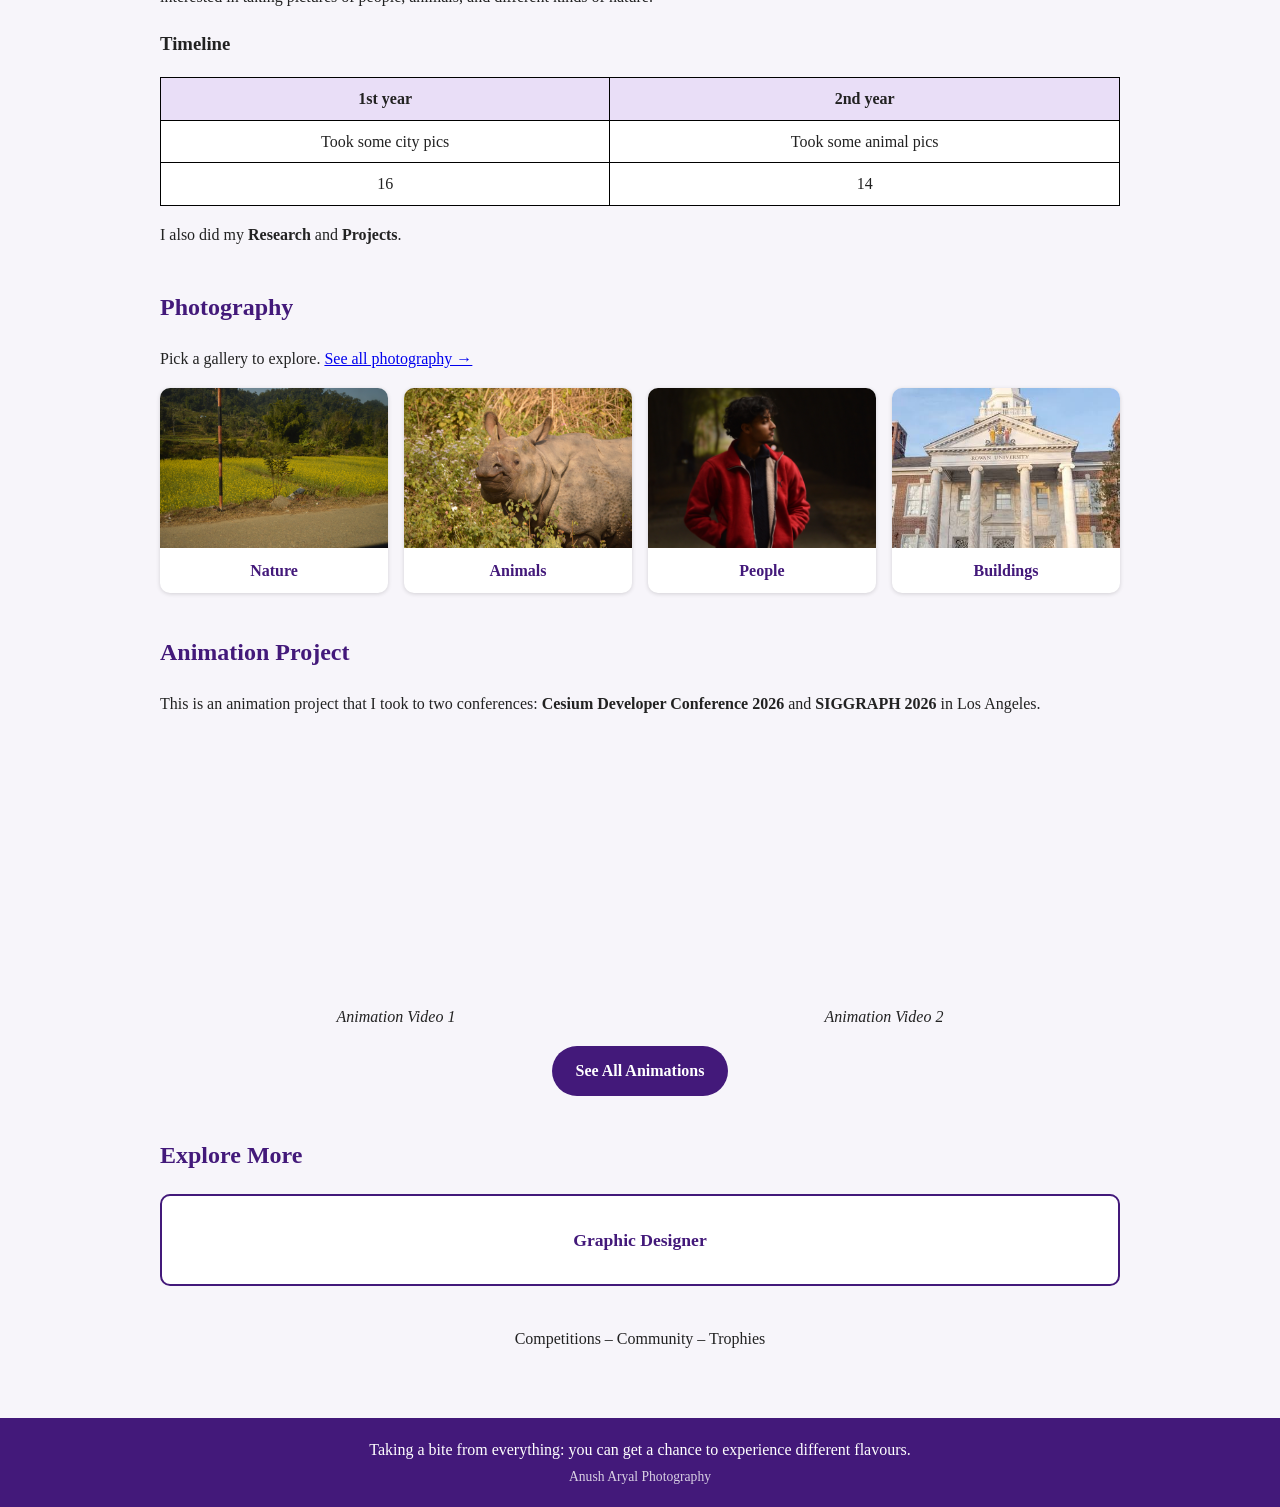
==== commit fb03b9c9: "index.html" ====
--- a/index.html
+++ b/index.html
@@ -4,14 +4,14 @@
 <head>
   <meta charset="UTF-8">
   <meta name="viewport" content="width=device-width, initial-scale=1">
-  <title>Home | Knightwolf</title>
+  <title>Home | Anush Aryal</title>
   <link rel="stylesheet" href="Gaming.css">
 </head>
 <body>
 
   <header>
     <div class="logo-box" aria-label="Logo placeholder">LOGO</div>
-    <h1>KNIGHTWOLF</h1>
+    <h1>Anush Aryal</h1>
     <p>These are some of my works that I did.</p>
   </header>
 
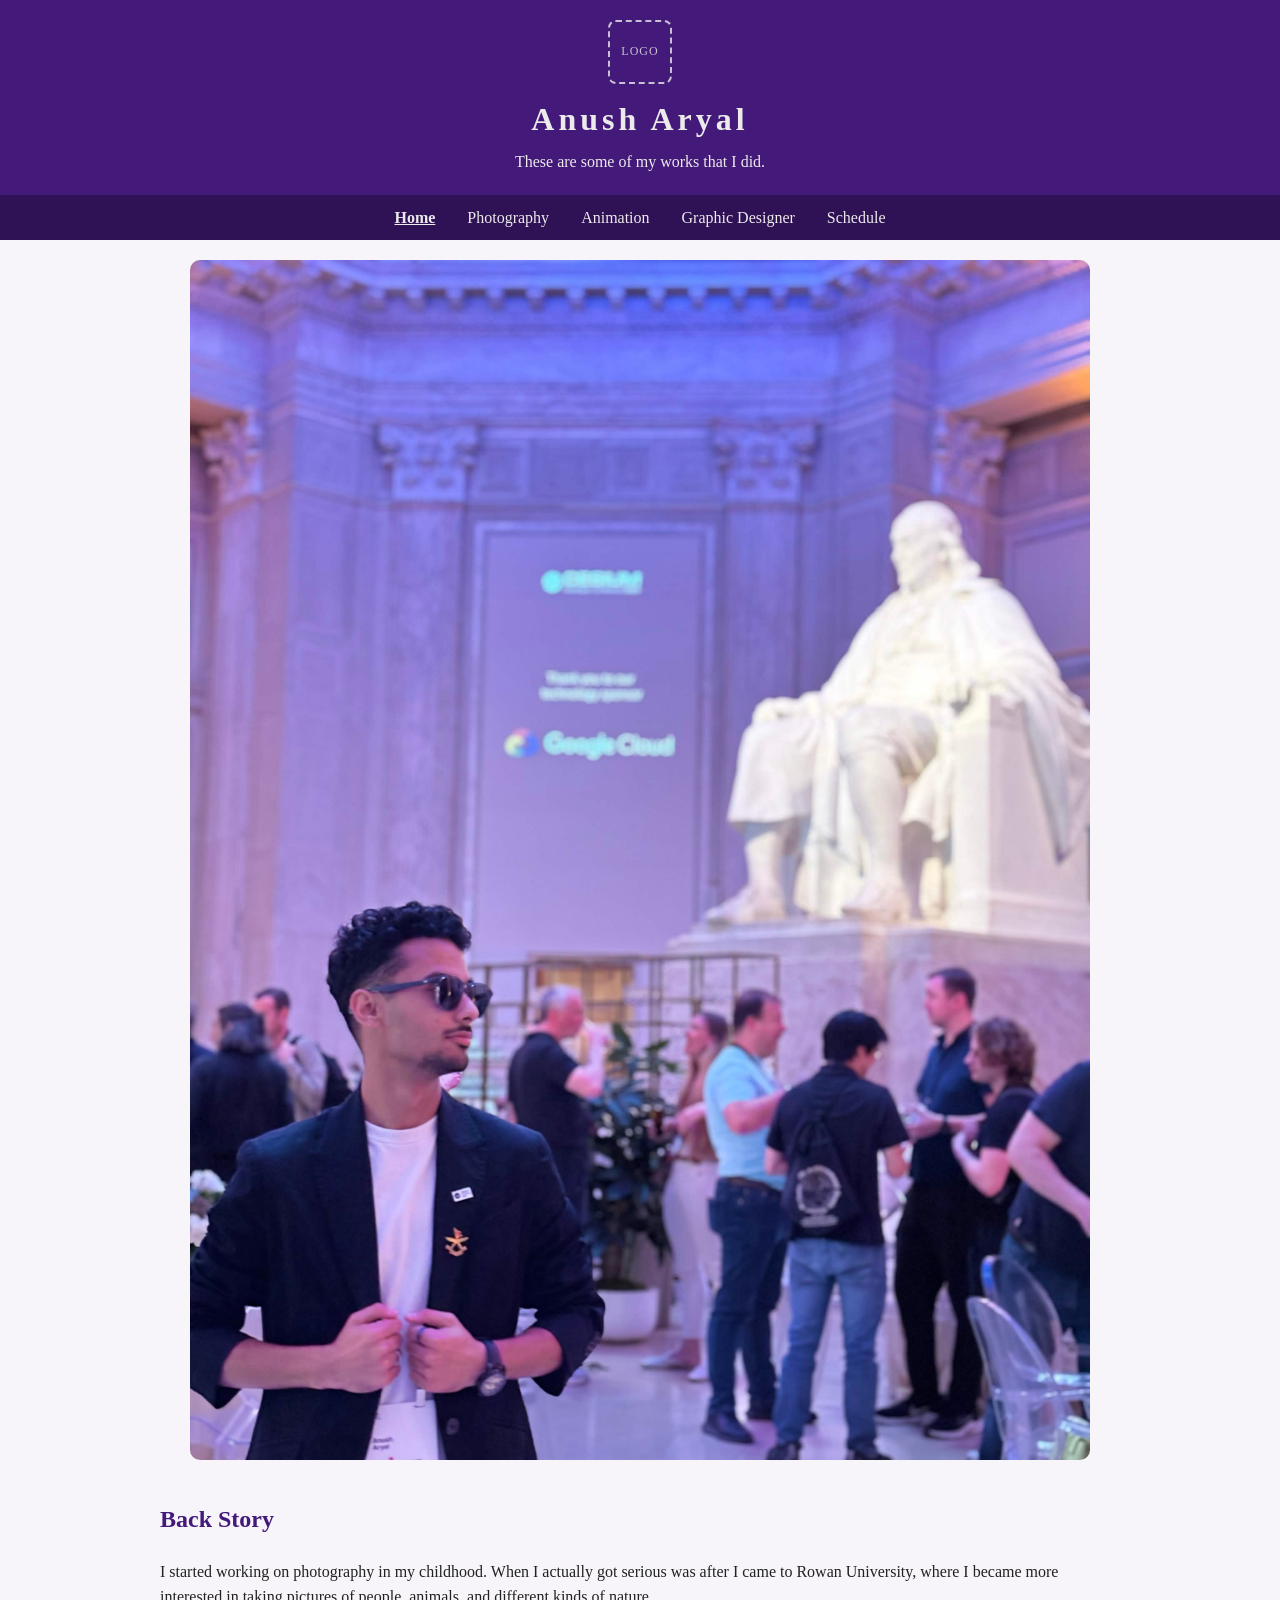
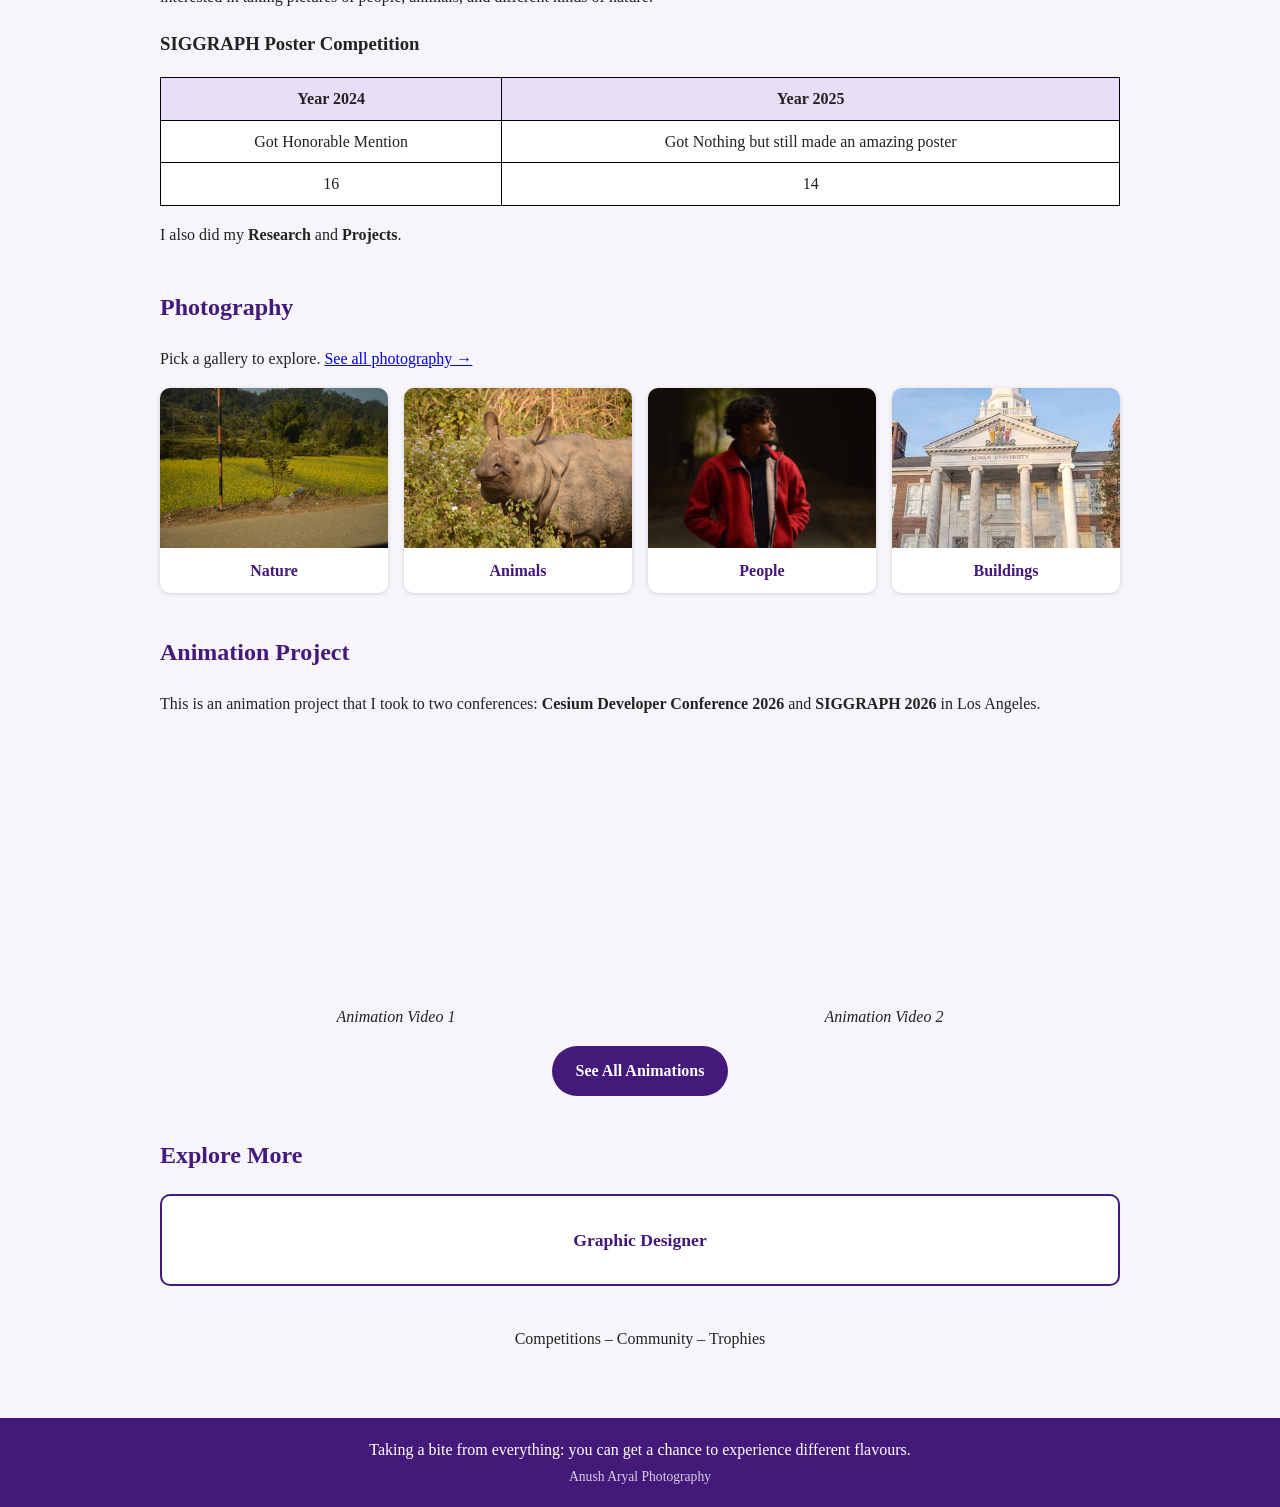
==== commit 171a7501: "index.html" ====
--- a/index.html
+++ b/index.html
@@ -36,10 +36,10 @@
         pictures of people, animals, and different kinds of nature.
       </p>
 
-      <h3>Timeline</h3>
+      <h3>SIGGRAPH Poster Competition</h3>
       <table>
-        <tr><th>1st year</th><th>2nd year</th></tr>
-        <tr><td>Took some city pics</td><td>Took some animal pics</td></tr>
+        <tr><th>Year 2024</th><th>Year 2025</th></tr>
+        <tr><td>Got Honorable Mention</td><td>Got Nothing but still made an amazing poster</td></tr>
         <tr><td>16</td><td>14</td></tr>
       </table>
 
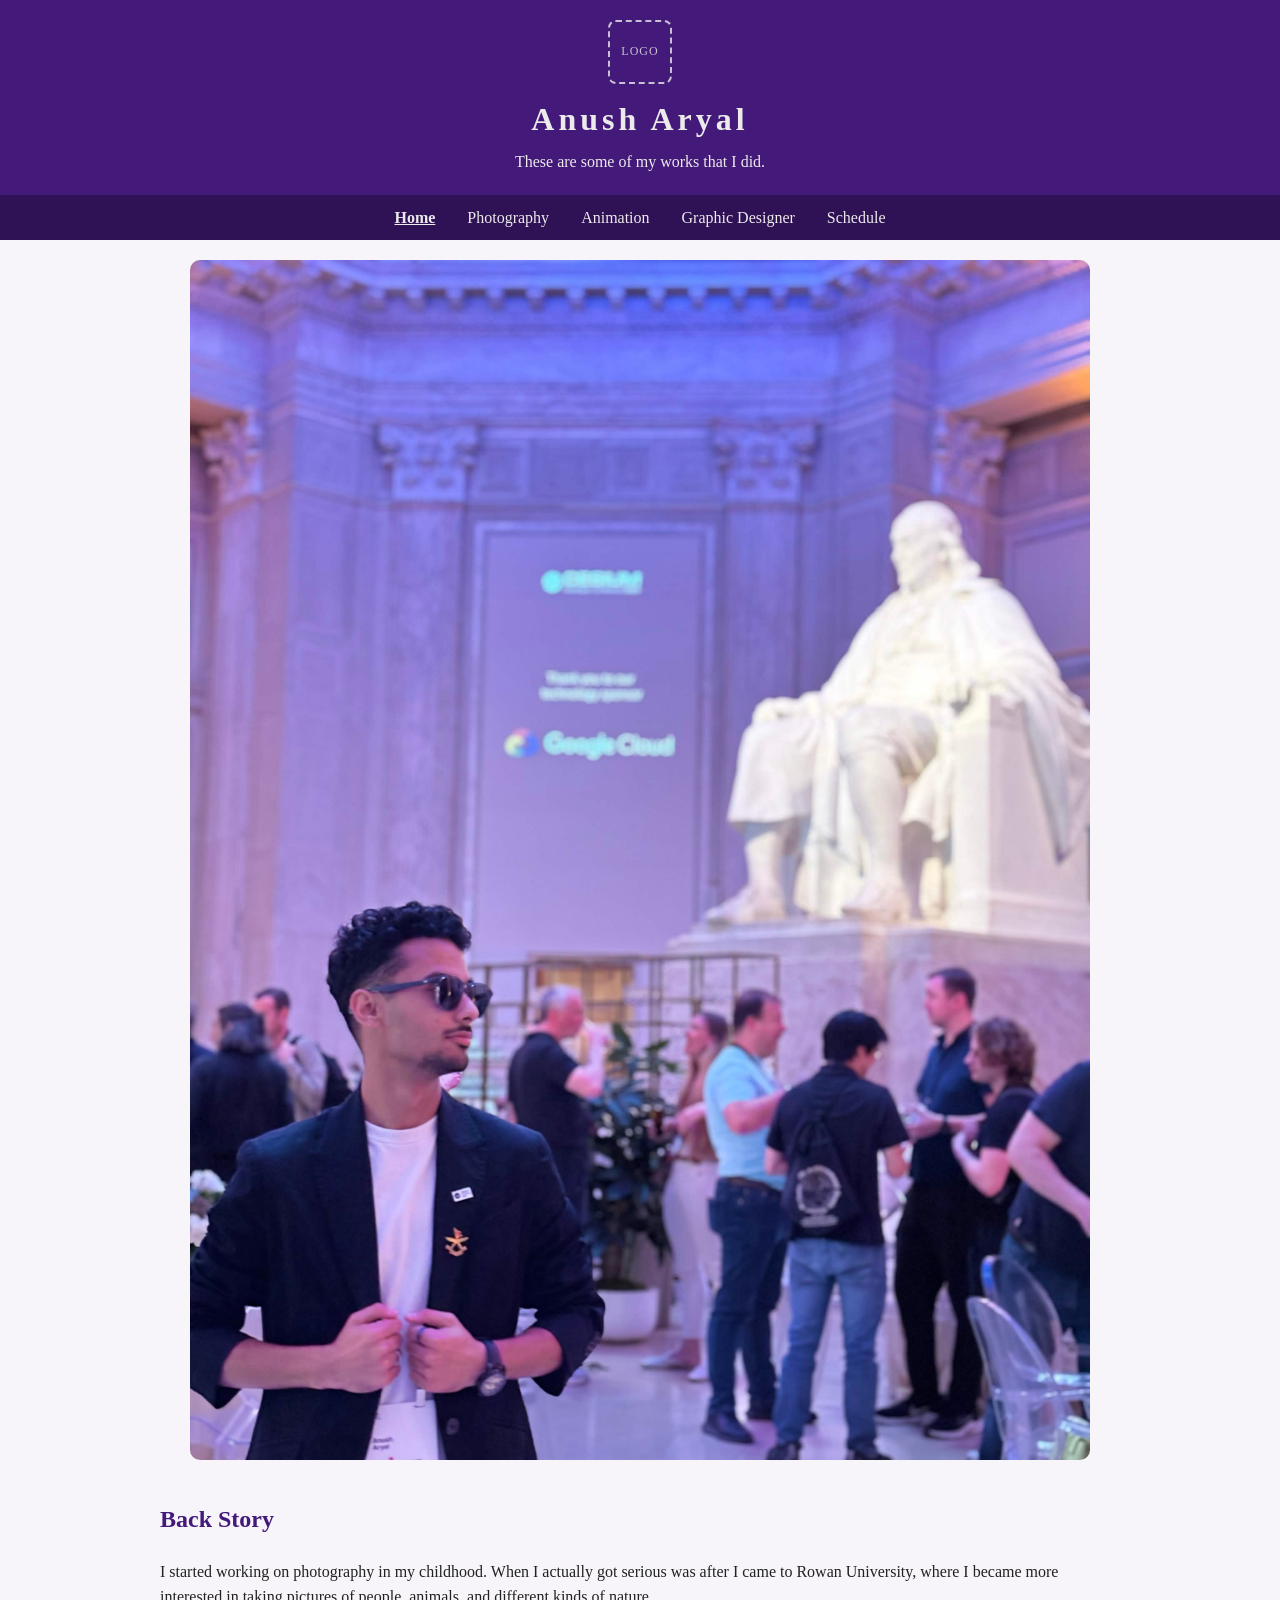
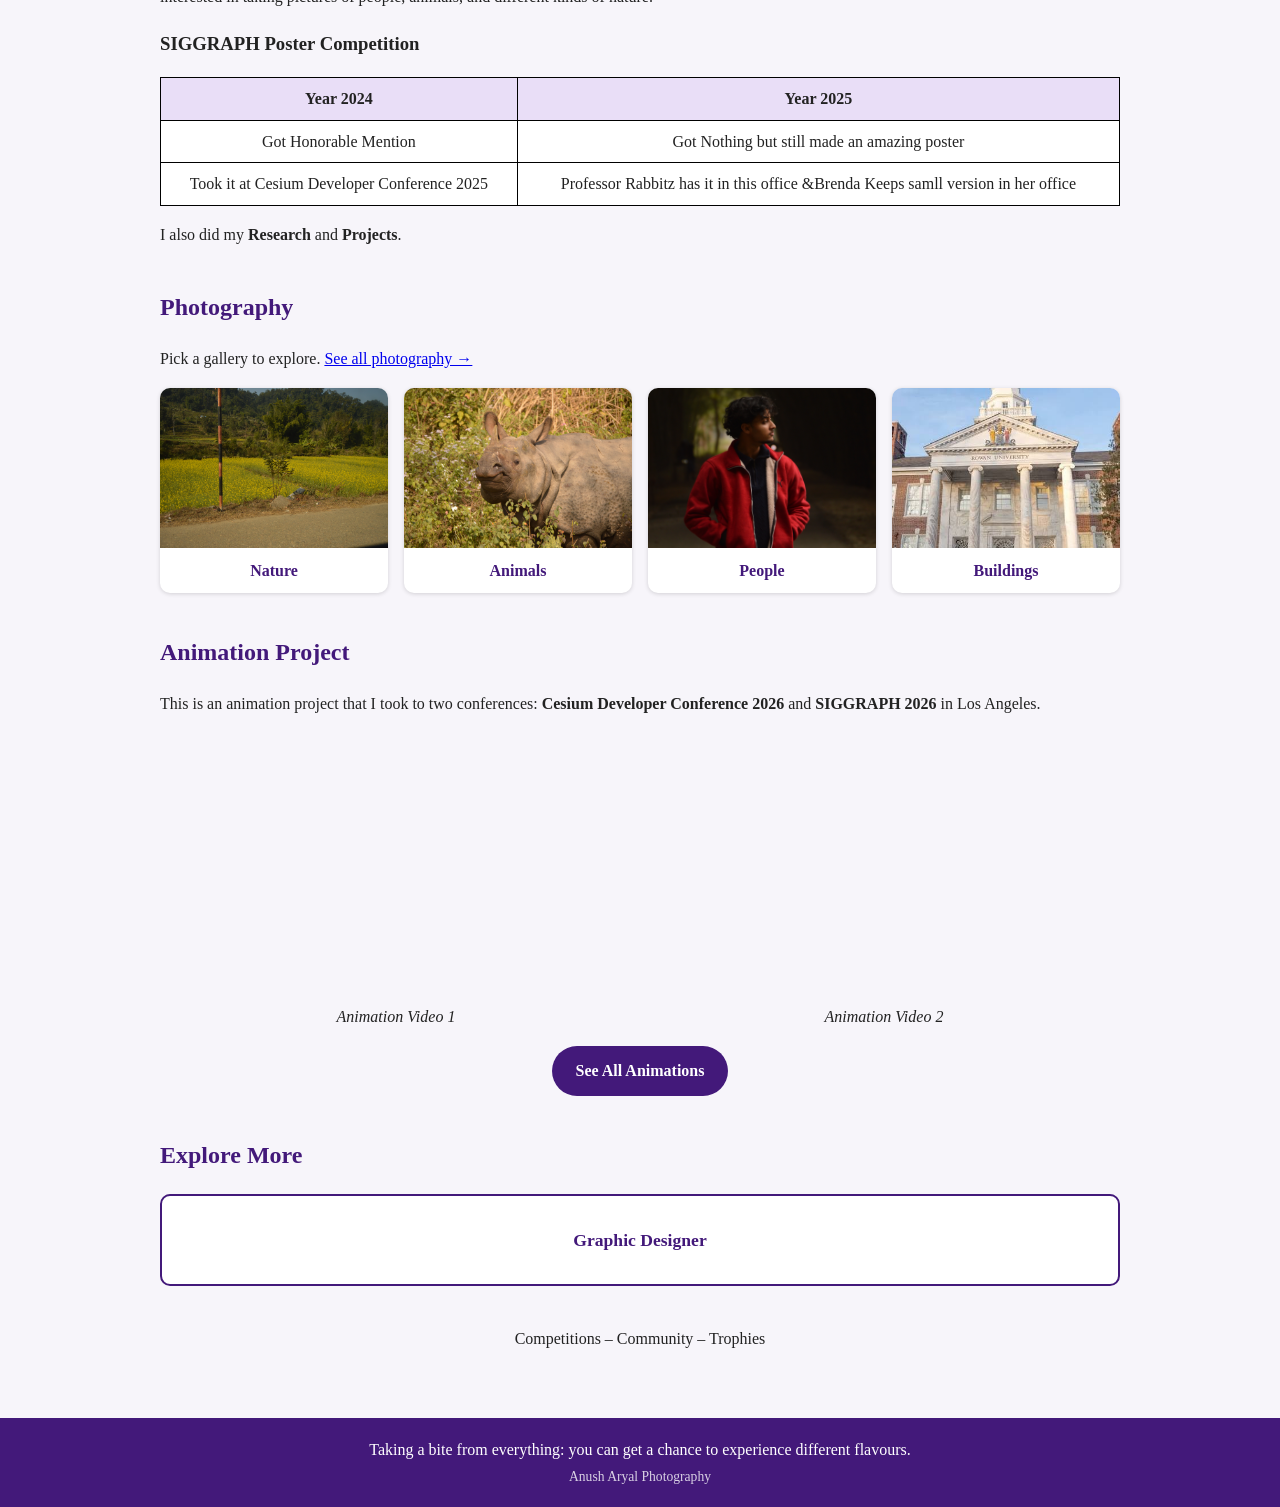
==== commit 3eca3cec: "index.html" ====
--- a/index.html
+++ b/index.html
@@ -40,7 +40,7 @@
       <table>
         <tr><th>Year 2024</th><th>Year 2025</th></tr>
         <tr><td>Got Honorable Mention</td><td>Got Nothing but still made an amazing poster</td></tr>
-        <tr><td>16</td><td>14</td></tr>
+        <tr><td>Took it at Cesium Developer Conference 2025</td><td> Professor Rabbitz has it in this office &Brenda Keeps samll version in her office</td></tr>
       </table>
 
       <p>I also did my <b>Research</b> and <b>Projects</b>.</p>
